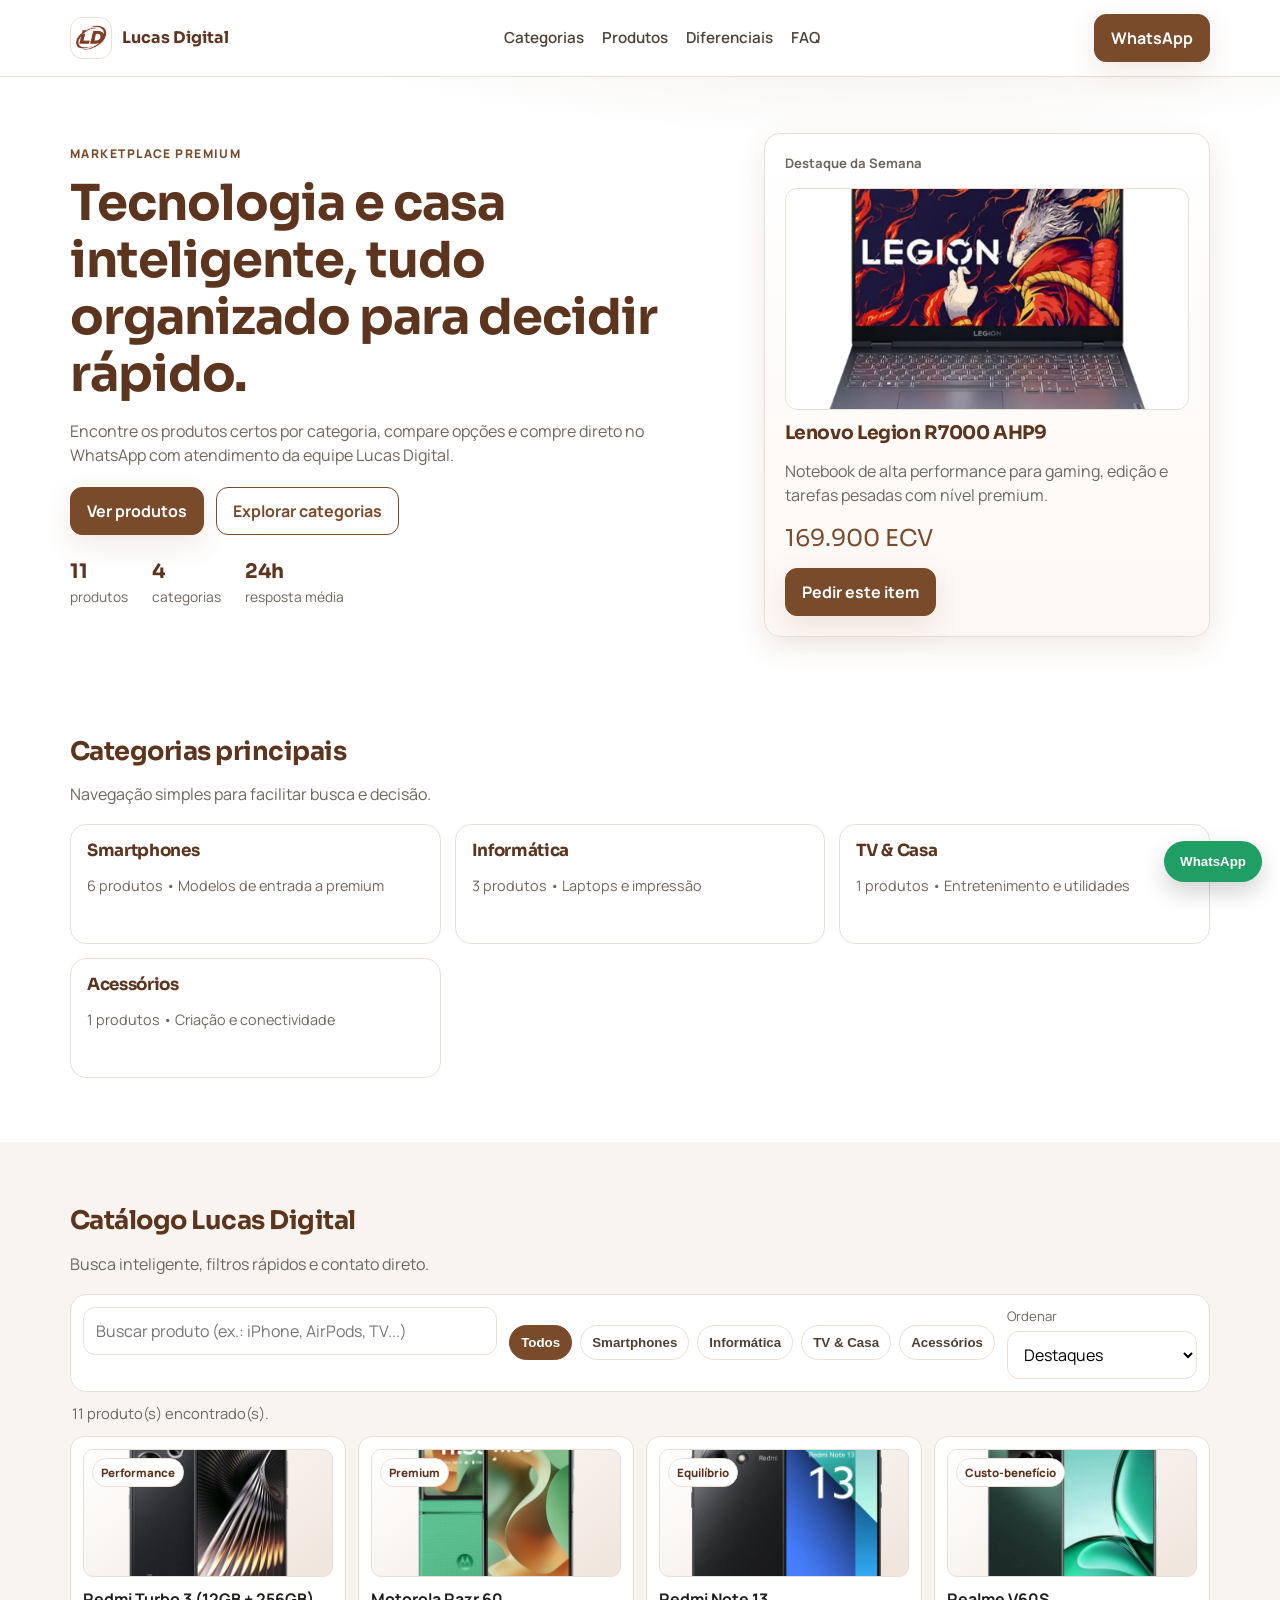
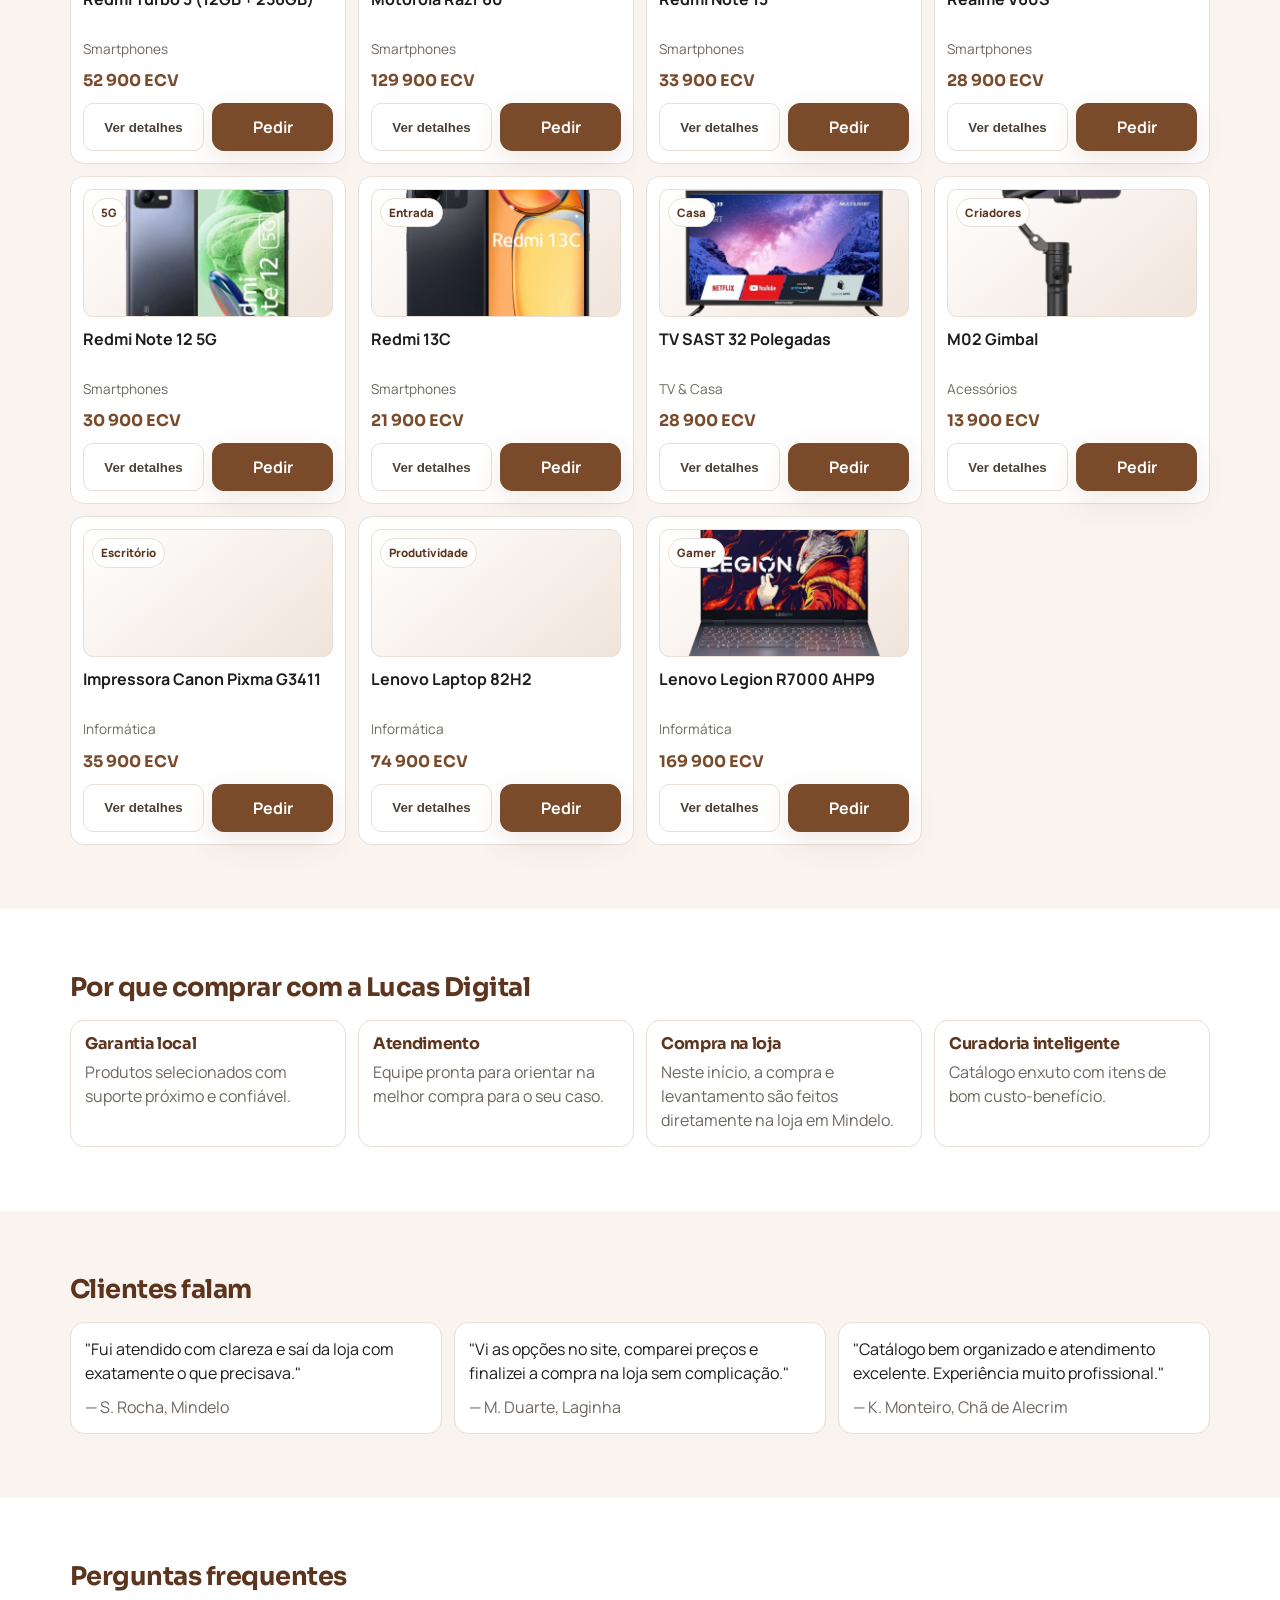
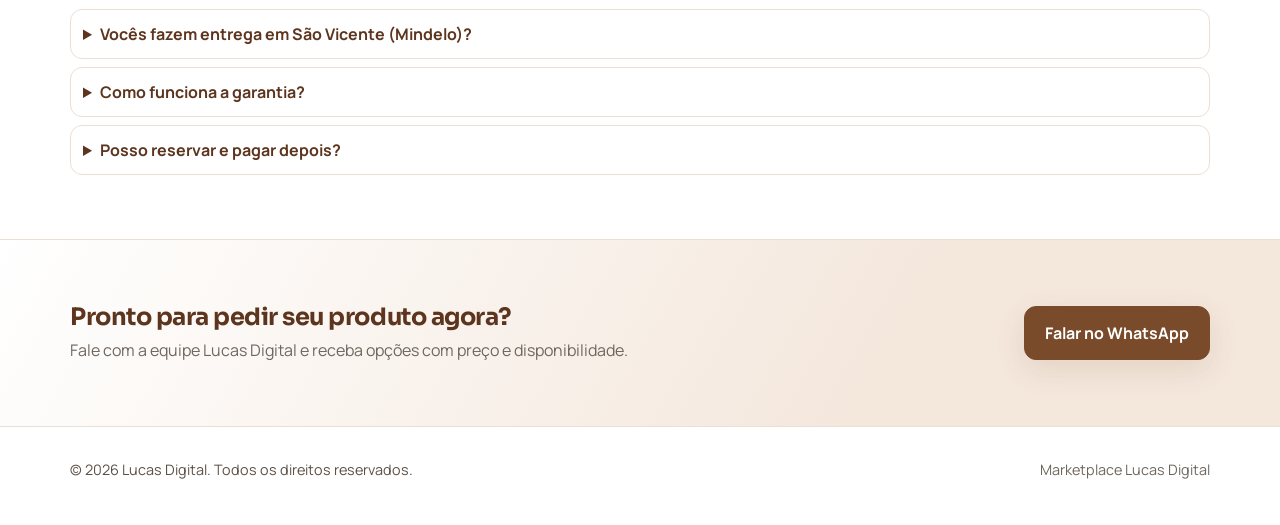
==== index.html @ dfa75540 "feat: lucas digital marketplace ready for meeting" ====
﻿<!doctype html>
<html lang="pt-BR">
<head>
  <meta charset="utf-8" />
  <meta name="viewport" content="width=device-width, initial-scale=1" />
  <title>Lucas Digital | Marketplace Premium</title>
  <meta name="description" content="Marketplace premium da Lucas Digital com eletrônicos, acessórios e casa inteligente." />
  <link rel="preconnect" href="https://fonts.googleapis.com">
  <link rel="preconnect" href="https://fonts.gstatic.com" crossorigin>
  <link href="https://fonts.googleapis.com/css2?family=Sora:wght@400;500;600;700;800&family=Manrope:wght@400;500;700&display=swap" rel="stylesheet">
  <link rel="stylesheet" href="./styles.css" />
</head>
<body>
  <header class="topbar">
    <div class="container nav">
      <a href="#" class="brand" aria-label="Lucas Digital Home">
        <img class="brand-logo" src="./assets/brand/logo-lucas-digital.webp" alt="Logo Lucas Digital" loading="eager" decoding="async" />
        <span class="brand-name">Lucas Digital</span>
      </a>
      <nav class="menu" aria-label="Navegação principal">
        <a href="#categorias">Categorias</a>
        <a href="#produtos">Produtos</a>
        <a href="#diferenciais">Diferenciais</a>
        <a href="#faq">FAQ</a>
      </nav>
      <a class="btn btn-solid" id="waTop" href="#" target="_blank" rel="noopener">WhatsApp</a>
    </div>
  </header>

  <main>
    <section class="hero">
      <div class="container hero-grid">
        <div>
          <p class="eyebrow">MARKETPLACE PREMIUM</p>
          <h1>Tecnologia e casa inteligente, tudo organizado para decidir rápido.</h1>
          <p class="lead">Encontre os produtos certos por categoria, compare opções e compre direto no WhatsApp com atendimento da equipe Lucas Digital.</p>
          <div class="hero-actions">
            <a href="#produtos" class="btn btn-solid">Ver produtos</a>
            <a href="#categorias" class="btn btn-ghost">Explorar categorias</a>
          </div>
          <ul class="mini-stats">
            <li><strong id="statProducts">0</strong><span>produtos</span></li>
            <li><strong>4</strong><span>categorias</span></li>
            <li><strong>24h</strong><span>resposta média</span></li>
          </ul>
        </div>
        <aside class="hero-card" aria-label="Destaque da semana">
          <p class="card-label">Destaque da Semana</p>
          <div class="hero-card-media">
            <img src="./assets/products/Lenovo Legion R7000 AHP9.webp" alt="Lenovo Legion R7000 AHP9" loading="lazy" decoding="async" />
          </div>
          <h3>Lenovo Legion R7000 AHP9</h3>
          <p>Notebook de alta performance para gaming, edição e tarefas pesadas com nível premium.</p>
          <div class="hero-price">169.900 ECV</div>
          <a id="waHighlight" href="#" class="btn btn-solid" target="_blank" rel="noopener">Pedir este item</a>
        </aside>
      </div>
    </section>

    <section id="categorias" class="section">
      <div class="container">
        <div class="section-head">
          <h2>Categorias principais</h2>
          <p>Navegação simples para facilitar busca e decisão.</p>
        </div>
        <div class="category-grid" id="categoryGrid"></div>
      </div>
    </section>

    <section id="produtos" class="section section-soft">
      <div class="container">
        <div class="section-head">
          <h2>Catálogo Lucas Digital</h2>
          <p>Busca inteligente, filtros rápidos e contato direto.</p>
        </div>

        <div class="toolbar" role="region" aria-label="Filtros e busca">
          <div class="search-wrap">
            <input id="searchInput" type="search" placeholder="Buscar produto (ex.: iPhone, AirPods, TV...)" />
          </div>
          <div class="filters" id="filterButtons"></div>
          <div class="sort-wrap">
            <label for="sortSelect">Ordenar</label>
            <select id="sortSelect">
              <option value="featured">Destaques</option>
              <option value="price-asc">Menor preço</option>
              <option value="price-desc">Maior preço</option>
              <option value="name-asc">Nome A-Z</option>
            </select>
          </div>
        </div>

        <div class="result-line" id="resultLine"></div>
        <div class="products-grid" id="productsGrid"></div>
      </div>
    </section>

    <section id="diferenciais" class="section">
      <div class="container">
        <div class="section-head">
          <h2>Por que comprar com a Lucas Digital</h2>
        </div>
        <div class="trust-grid">
          <article><h3>Garantia local</h3><p>Produtos selecionados com suporte próximo e confiável.</p></article>
          <article><h3>Atendimento</h3><p>Equipe pronta para orientar na melhor compra para o seu caso.</p></article>
          <article><h3>Compra na loja</h3><p>Neste início, a compra e levantamento são feitos diretamente na loja em Mindelo.</p></article>
          <article><h3>Curadoria inteligente</h3><p>Catálogo enxuto com itens de bom custo-benefício.</p></article>
        </div>
      </div>
    </section>

    <section class="section section-soft">
      <div class="container">
        <div class="section-head">
          <h2>Clientes falam</h2>
        </div>
        <div class="reviews-grid">
          <blockquote>"Fui atendido com clareza e saí da loja com exatamente o que precisava."<cite>— S. Rocha, Mindelo</cite></blockquote>
          <blockquote>"Vi as opções no site, comparei preços e finalizei a compra na loja sem complicação."<cite>— M. Duarte, Laginha</cite></blockquote>
          <blockquote>"Catálogo bem organizado e atendimento excelente. Experiência muito profissional."<cite>— K. Monteiro, Chã de Alecrim</cite></blockquote>
        </div>
      </div>
    </section>

    <section id="faq" class="section">
      <div class="container">
        <div class="section-head">
          <h2>Perguntas frequentes</h2>
        </div>
        <div class="faq">
          <details>
            <summary>Vocês fazem entrega em São Vicente (Mindelo)?</summary>
            <p>Neste momento, não fazemos entrega. A compra e levantamento são diretamente na loja em Mindelo.</p>
          </details>
          <details>
            <summary>Como funciona a garantia?</summary>
            <p>Itens selecionados possuem garantia local e suporte via WhatsApp com orientações claras.</p>
          </details>
          <details>
            <summary>Posso reservar e pagar depois?</summary>
            <p>Sim, em muitos casos é possível reservar por um período curto. Confirmamos condições no atendimento.</p>
          </details>
        </div>
      </div>
    </section>

    <section class="section cta-band">
      <div class="container cta-row">
        <div>
          <h2>Pronto para pedir seu produto agora?</h2>
          <p>Fale com a equipe Lucas Digital e receba opções com preço e disponibilidade.</p>
        </div>
        <a id="waBottom" class="btn btn-solid btn-lg" href="#" target="_blank" rel="noopener">Falar no WhatsApp</a>
      </div>
    </section>
  </main>

  <footer class="footer">
    <div class="container footer-row">
      <p>© <span id="year"></span> Lucas Digital. Todos os direitos reservados.</p>
      <p class="muted">Marketplace Lucas Digital</p>
    </div>
  </footer>

  <button id="waFloat" class="wa-float" aria-label="Abrir WhatsApp">WhatsApp</button>

  <dialog id="productModal" class="product-modal">
    <form method="dialog">
      <button class="modal-close" aria-label="Fechar">×</button>
    </form>
    <div id="modalContent"></div>
  </dialog>

  <script src="./script.js"></script>
</body>
</html>
---- styles.css ----
﻿:root {
  --bg: #ffffff;
  --bg-soft: #f9f4f0;
  --brand: #7a4b2b;
  --brand-strong: #5d351e;
  --line: #eadfd5;
  --text: #1f1d1b;
  --muted: #6f675f;
  --ok: #2b7a4b;
  --radius: 16px;
  --shadow: 0 10px 30px rgba(122, 75, 43, 0.12);
}

* { box-sizing: border-box; }
html, body { margin: 0; padding: 0; background: var(--bg); color: var(--text); }
body { font-family: Manrope, -apple-system, BlinkMacSystemFont, "Segoe UI", sans-serif; line-height: 1.5; }
h1, h2, h3 { font-family: Sora, Manrope, sans-serif; letter-spacing: -0.02em; line-height: 1.15; margin: 0; }
a { color: inherit; }

.container { width: min(1140px, calc(100% - 2.2rem)); margin: 0 auto; }
.section { padding: 64px 0; }
.section-soft { background: var(--bg-soft); }

.topbar {
  position: sticky;
  top: 0;
  z-index: 40;
  backdrop-filter: blur(8px);
  background: rgba(255, 255, 255, 0.86);
  border-bottom: 1px solid var(--line);
}
.nav { display: flex; align-items: center; justify-content: space-between; gap: 20px; min-height: 76px; }
.brand { display: inline-flex; align-items: center; gap: 10px; text-decoration: none; }
.brand-logo {
  width: 42px;
  height: 42px;
  border-radius: 12px;
  object-fit: cover;
  display: block;
  border: 1px solid var(--line);
  background: #fff;
}
.brand-name { font-family: Sora, sans-serif; font-weight: 700; color: var(--brand-strong); }

.menu { display: flex; gap: 18px; }
.menu a { text-decoration: none; color: #4d433a; font-weight: 600; font-size: 0.95rem; }
.menu a:hover { color: var(--brand); }

.btn {
  display: inline-flex; align-items: center; justify-content: center;
  border-radius: 12px; padding: 11px 16px; font-weight: 700;
  border: 1px solid var(--brand); text-decoration: none; cursor: pointer;
  transition: transform .2s ease, box-shadow .2s ease, background .2s ease;
}
.btn:hover { transform: translateY(-1px); }
.btn-solid { background: var(--brand); color: #fff; box-shadow: var(--shadow); }
.btn-solid:hover { background: var(--brand-strong); }
.btn-ghost { background: #fff; color: var(--brand); }
.btn-lg { padding: 14px 20px; font-size: 1rem; }

.hero {
  padding: 56px 0 36px;
  background: radial-gradient(1200px 300px at 70% -20%, rgba(122,75,43,.15), transparent 60%);
}
.hero-grid { display: grid; grid-template-columns: 1.2fr .8fr; gap: 24px; align-items: stretch; }
.eyebrow { color: var(--brand); font-weight: 800; letter-spacing: .12em; font-size: .75rem; margin-bottom: 12px; }
.hero h1 { font-size: clamp(1.9rem, 4vw, 3.1rem); color: var(--brand-strong); margin-bottom: 12px; max-width: 16ch; }
.lead { color: var(--muted); max-width: 58ch; margin-bottom: 20px; }
.hero-actions { display: flex; gap: 12px; flex-wrap: wrap; }

.mini-stats {
  list-style: none; padding: 0; margin: 22px 0 0;
  display: flex; gap: 24px; flex-wrap: wrap;
}
.mini-stats li { display: grid; }
.mini-stats strong { font-family: Sora, sans-serif; font-size: 1.25rem; color: var(--brand-strong); }
.mini-stats span { color: var(--muted); font-size: .86rem; }

.hero-card {
  background: linear-gradient(180deg, #fff, #fdf8f5);
  border: 1px solid var(--line);
  border-radius: var(--radius);
  padding: 20px;
  box-shadow: var(--shadow);
}
.card-label { margin: 0 0 6px; color: var(--brand); font-weight: 700; font-size: .82rem; }
.hero-card h3 { margin-bottom: 8px; color: var(--brand-strong); }
.hero-card p { color: var(--muted); margin-bottom: 14px; }
.hero-card-media {
  margin: 8px 0 12px;
  border: 1px solid var(--line);
  border-radius: 12px;
  overflow: hidden;
  background: #fff;
}
.hero-card-media img {
  width: 100%;
  max-height: 220px;
  object-fit: cover;
  display: block;
}
.hero-price { font-size: 1.45rem; font-family: Sora, sans-serif; margin-bottom: 12px; color: var(--brand); }

.section-head { margin-bottom: 18px; }
.section-head h2 { color: var(--brand-strong); font-size: clamp(1.4rem, 2vw, 2rem); margin-bottom: 8px; }
.section-head p { color: var(--muted); }

.category-grid { display: grid; grid-template-columns: repeat(3, 1fr); gap: 14px; }
.category-card {
  border: 1px solid var(--line); border-radius: var(--radius);
  background: #fff; padding: 16px; min-height: 120px;
}
.category-card h3 { font-size: 1.05rem; color: var(--brand-strong); margin-bottom: 6px; }
.category-meta { color: var(--muted); font-size: .9rem; }

.toolbar {
  display: grid; grid-template-columns: 1fr auto auto; gap: 12px;
  border: 1px solid var(--line); background: #fff; border-radius: var(--radius); padding: 12px;
}
.search-wrap input, .sort-wrap select {
  width: 100%; border: 1px solid var(--line); border-radius: 12px;
  padding: 11px 12px; font: inherit; background: #fff;
}
.sort-wrap { min-width: 190px; display: grid; gap: 4px; }
.sort-wrap label { font-size: .82rem; color: var(--muted); }
.filters { display: flex; align-items: center; gap: 8px; flex-wrap: wrap; }
.filter-btn {
  padding: 9px 11px; border: 1px solid var(--line); border-radius: 999px;
  background: #fff; color: #4b4036; font-weight: 700; cursor: pointer;
}
.filter-btn.active { background: var(--brand); border-color: var(--brand); color: #fff; }

.result-line { color: var(--muted); margin: 10px 2px 2px; font-size: .92rem; }

.products-grid { display: grid; grid-template-columns: repeat(4, 1fr); gap: 12px; margin-top: 12px; }
.product-card {
  border: 1px solid var(--line); border-radius: 14px; background: #fff;
  padding: 12px; display: grid; gap: 10px;
}
.product-thumb {
  height: 128px; border-radius: 10px; border: 1px solid var(--line);
  background: linear-gradient(140deg, #fff, #f0e4db);
  position: relative; overflow: hidden;
}
.product-image {
  width: 100%;
  height: 100%;
  object-fit: cover;
  display: block;
}
.product-badge {
  position: absolute; top: 8px; left: 8px;
  padding: 5px 8px; border-radius: 999px; background: #fff; border: 1px solid var(--line);
  font-size: .72rem; font-weight: 800; color: var(--brand-strong);
}
.product-name { font-weight: 700; min-height: 42px; }
.product-meta { color: var(--muted); font-size: .85rem; }
.product-price { font-family: Sora, sans-serif; color: var(--brand); font-weight: 700; }
.product-actions { display: grid; grid-template-columns: 1fr 1fr; gap: 8px; }
.btn-light {
  border: 1px solid var(--line); background: #fff; color: #4b4036;
  border-radius: 10px; font-weight: 700; padding: 10px; cursor: pointer;
}
.btn-light:hover { border-color: var(--brand); color: var(--brand); }

.trust-grid {
  display: grid; grid-template-columns: repeat(4, 1fr); gap: 12px;
}
.trust-grid article {
  border: 1px solid var(--line); border-radius: 14px; background: #fff; padding: 14px;
}
.trust-grid h3 { font-size: 1rem; color: var(--brand-strong); margin-bottom: 6px; }
.trust-grid p { margin: 0; color: var(--muted); }

.reviews-grid { display: grid; grid-template-columns: repeat(3, 1fr); gap: 12px; }
.reviews-grid blockquote {
  margin: 0; border: 1px solid var(--line); border-radius: 14px; background: #fff; padding: 14px;
}
.reviews-grid cite { display: block; margin-top: 10px; color: var(--muted); font-style: normal; }

.faq { display: grid; gap: 8px; }
.faq details {
  border: 1px solid var(--line); border-radius: 12px; background: #fff; padding: 12px;
}
.faq summary { cursor: pointer; font-weight: 700; color: var(--brand-strong); }
.faq p { color: var(--muted); margin: 8px 0 2px; }

.cta-band {
  background: linear-gradient(120deg, #fff, #f4e7dc 70%);
  border-top: 1px solid var(--line);
  border-bottom: 1px solid var(--line);
}
.cta-row { display: flex; align-items: center; justify-content: space-between; gap: 16px; }
.cta-row h2 { color: var(--brand-strong); margin-bottom: 6px; }
.cta-row p { margin: 0; color: var(--muted); }

.footer { padding: 18px 0 30px; }
.footer-row { display: flex; justify-content: space-between; gap: 10px; color: #5c5047; font-size: .9rem; }
.muted { color: var(--muted); }

.wa-float {
  position: fixed; right: 18px; bottom: 18px; z-index: 50;
  border: none; border-radius: 999px; padding: 13px 16px;
  background: #1f9f63; color: #fff; font-weight: 800; cursor: pointer;
  box-shadow: 0 10px 24px rgba(0,0,0,.18);
}

.product-modal {
  border: 1px solid var(--line); border-radius: 16px; width: min(560px, calc(100% - 1.2rem));
  padding: 18px; box-shadow: 0 20px 50px rgba(0,0,0,.18);
}
.product-modal::backdrop { background: rgba(20, 14, 10, 0.45); }
.modal-close {
  position: absolute; right: 10px; top: 10px; border: 1px solid var(--line); border-radius: 999px;
  width: 34px; height: 34px; font-size: 1.2rem; cursor: pointer; background: #fff;
}
.modal-grid { display: grid; gap: 10px; }
.modal-image-wrap {
  border: 1px solid var(--line);
  border-radius: 12px;
  overflow: hidden;
  background: #fff;
}
.modal-image {
  width: 100%;
  max-height: 260px;
  object-fit: contain;
  display: block;
  background: #fff;
}
.modal-price { color: var(--brand); font-family: Sora, sans-serif; font-size: 1.35rem; font-weight: 800; }

@media (max-width: 1000px) {
  .hero-grid { grid-template-columns: 1fr; }
  .category-grid { grid-template-columns: 1fr 1fr; }
  .products-grid { grid-template-columns: 1fr 1fr 1fr; }
  .trust-grid { grid-template-columns: 1fr 1fr; }
  .reviews-grid { grid-template-columns: 1fr; }
}

@media (max-width: 760px) {
  .menu { display: none; }
  .toolbar { grid-template-columns: 1fr; }
  .products-grid { grid-template-columns: 1fr 1fr; }
  .category-grid { grid-template-columns: 1fr; }
  .cta-row { flex-direction: column; align-items: flex-start; }
  .footer-row { flex-direction: column; }
}

@media (max-width: 520px) {
  .products-grid { grid-template-columns: 1fr; }
}
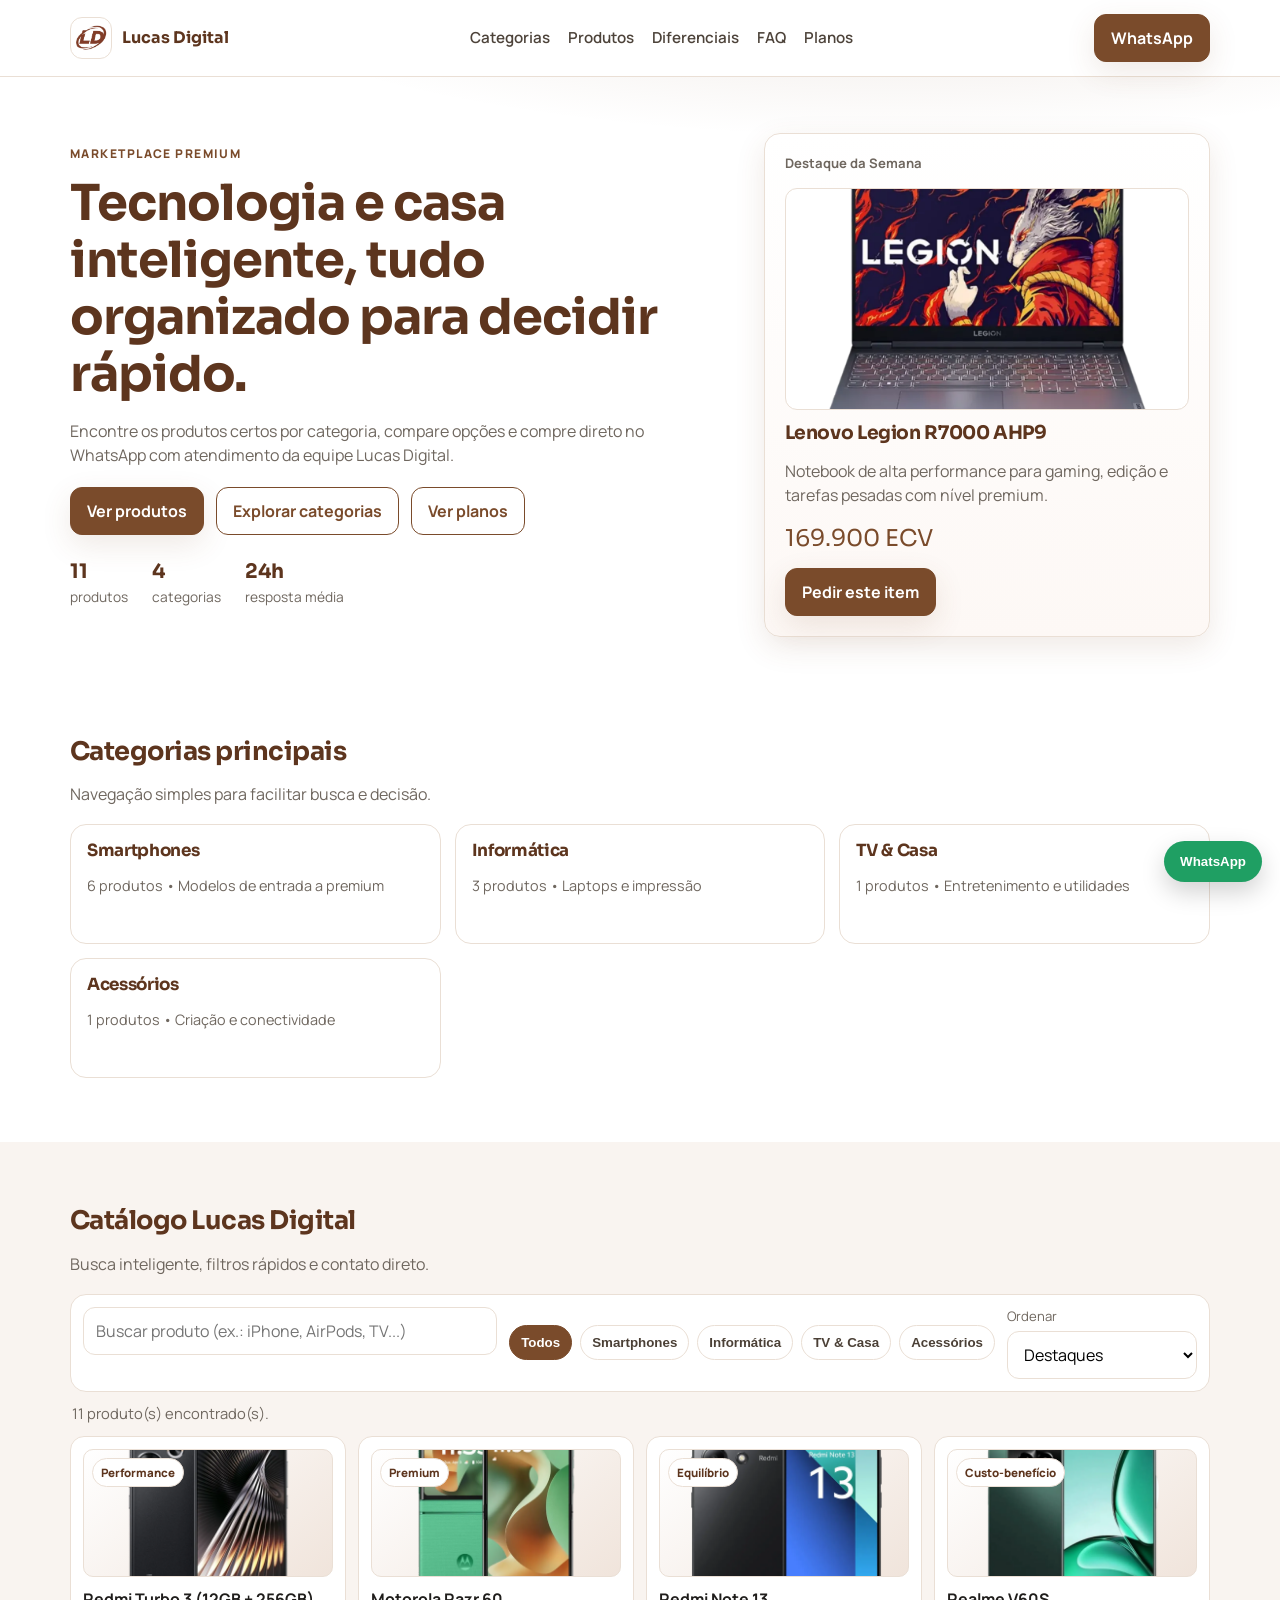
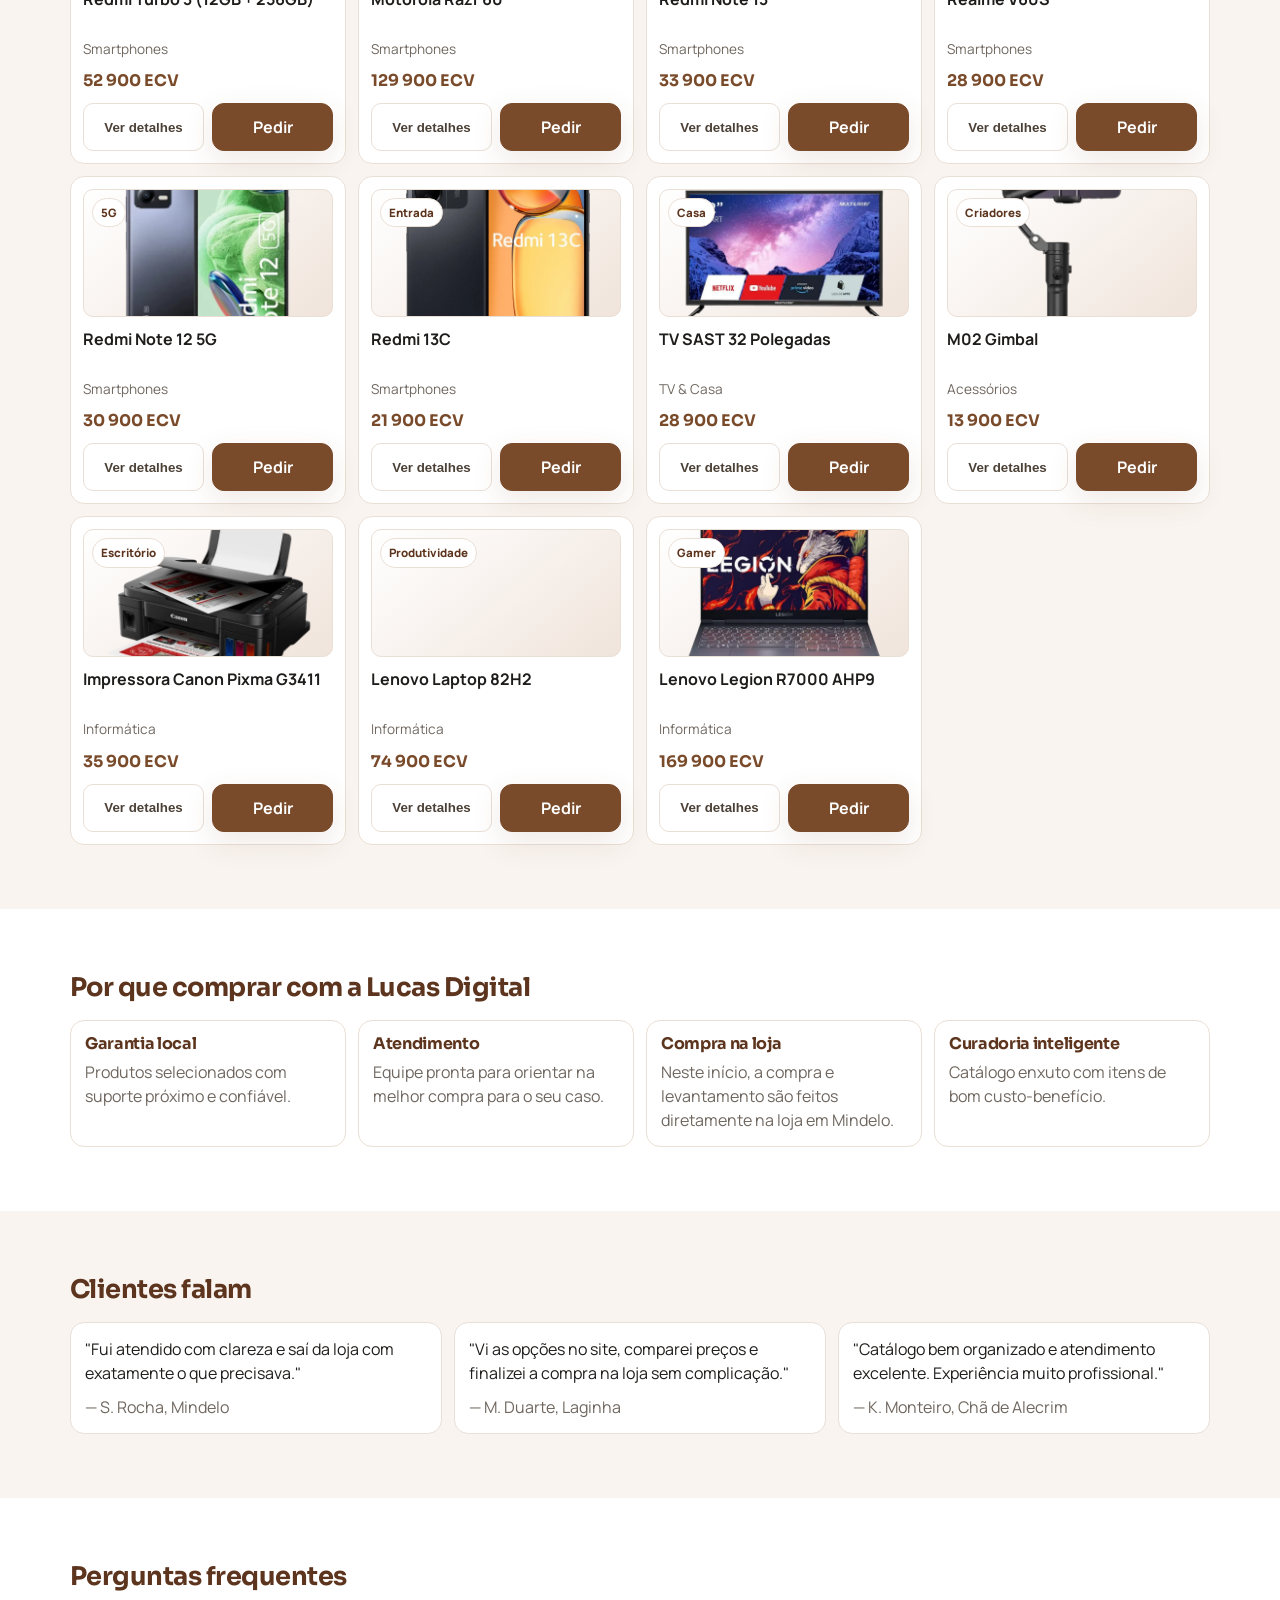
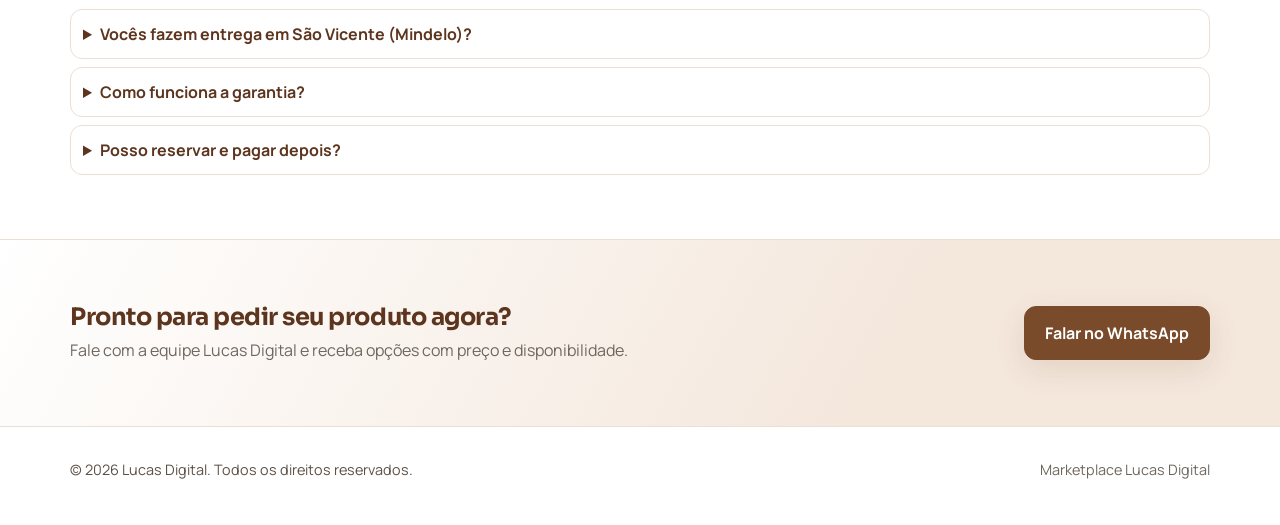
==== commit 7c5d0278: "feat: add sales plans page with start pro flagship" ====
--- a/index.html
+++ b/index.html
@@ -22,6 +22,7 @@
         <a href="#produtos">Produtos</a>
         <a href="#diferenciais">Diferenciais</a>
         <a href="#faq">FAQ</a>
+        <a href="./planos.html">Planos</a>
       </nav>
       <a class="btn btn-solid" id="waTop" href="#" target="_blank" rel="noopener">WhatsApp</a>
     </div>
@@ -37,6 +38,7 @@
           <div class="hero-actions">
             <a href="#produtos" class="btn btn-solid">Ver produtos</a>
             <a href="#categorias" class="btn btn-ghost">Explorar categorias</a>
+            <a href="./planos.html" class="btn btn-ghost">Ver planos</a>
           </div>
           <ul class="mini-stats">
             <li><strong id="statProducts">0</strong><span>produtos</span></li>
@@ -183,3 +185,4 @@
 
 
 
+
--- a/styles.css
+++ b/styles.css
@@ -253,3 +253,52 @@
 
 
 
+
+.pricing-grid {
+  display: grid;
+  grid-template-columns: repeat(3, 1fr);
+  gap: 14px;
+}
+.pricing-card {
+  border: 1px solid var(--line);
+  border-radius: 14px;
+  background: #fff;
+  padding: 16px;
+  display: grid;
+  gap: 12px;
+}
+.pricing-card-featured {
+  border-color: var(--brand);
+  box-shadow: var(--shadow);
+}
+.pricing-tag {
+  display: inline-block;
+  width: fit-content;
+  margin: 0;
+  padding: 6px 10px;
+  border-radius: 999px;
+  border: 1px solid var(--line);
+  color: var(--brand-strong);
+  font-weight: 800;
+  font-size: .78rem;
+  background: #fff;
+}
+.pricing-card h3 {
+  color: var(--brand-strong);
+  font-size: 1.9rem;
+}
+.pricing-list {
+  margin: 0;
+  padding-left: 18px;
+  color: #4b4036;
+  display: grid;
+  gap: 8px;
+}
+
+@media (max-width: 1000px) {
+  .pricing-grid { grid-template-columns: 1fr 1fr; }
+}
+
+@media (max-width: 760px) {
+  .pricing-grid { grid-template-columns: 1fr; }
+}
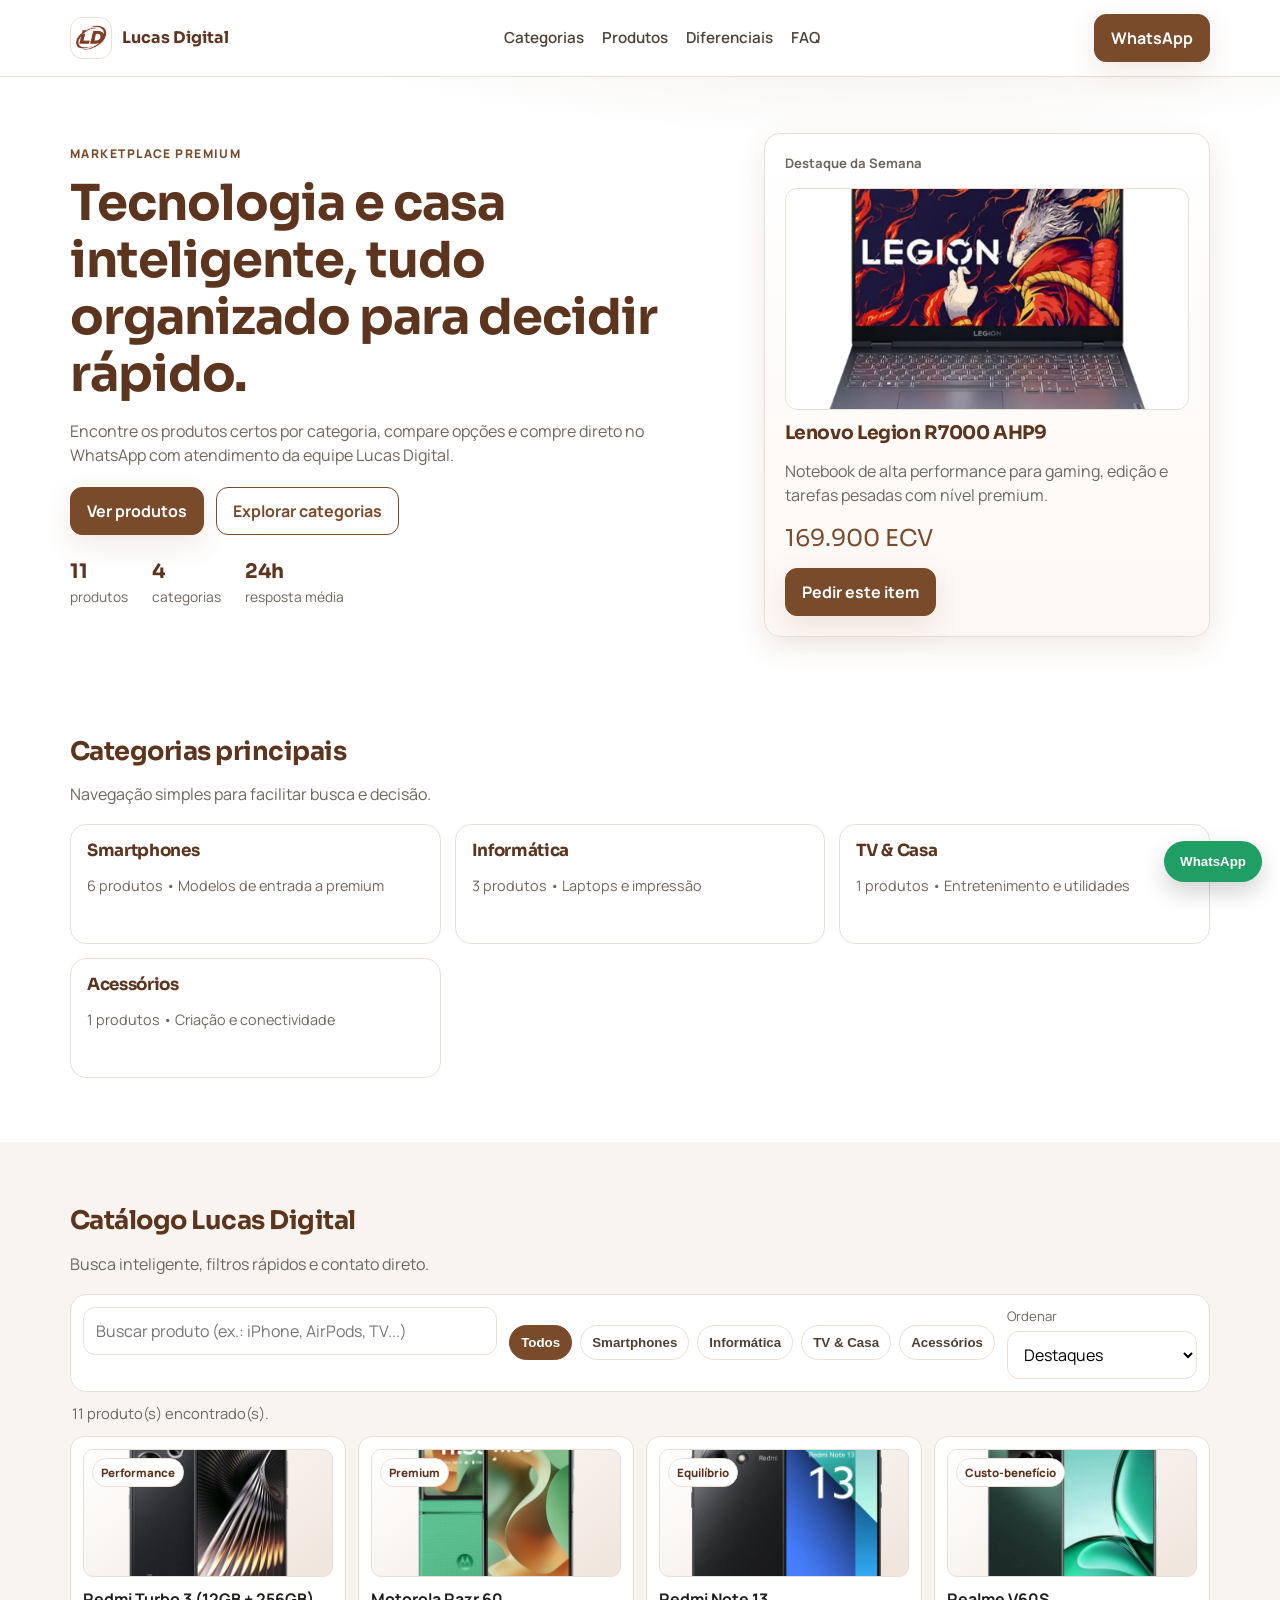
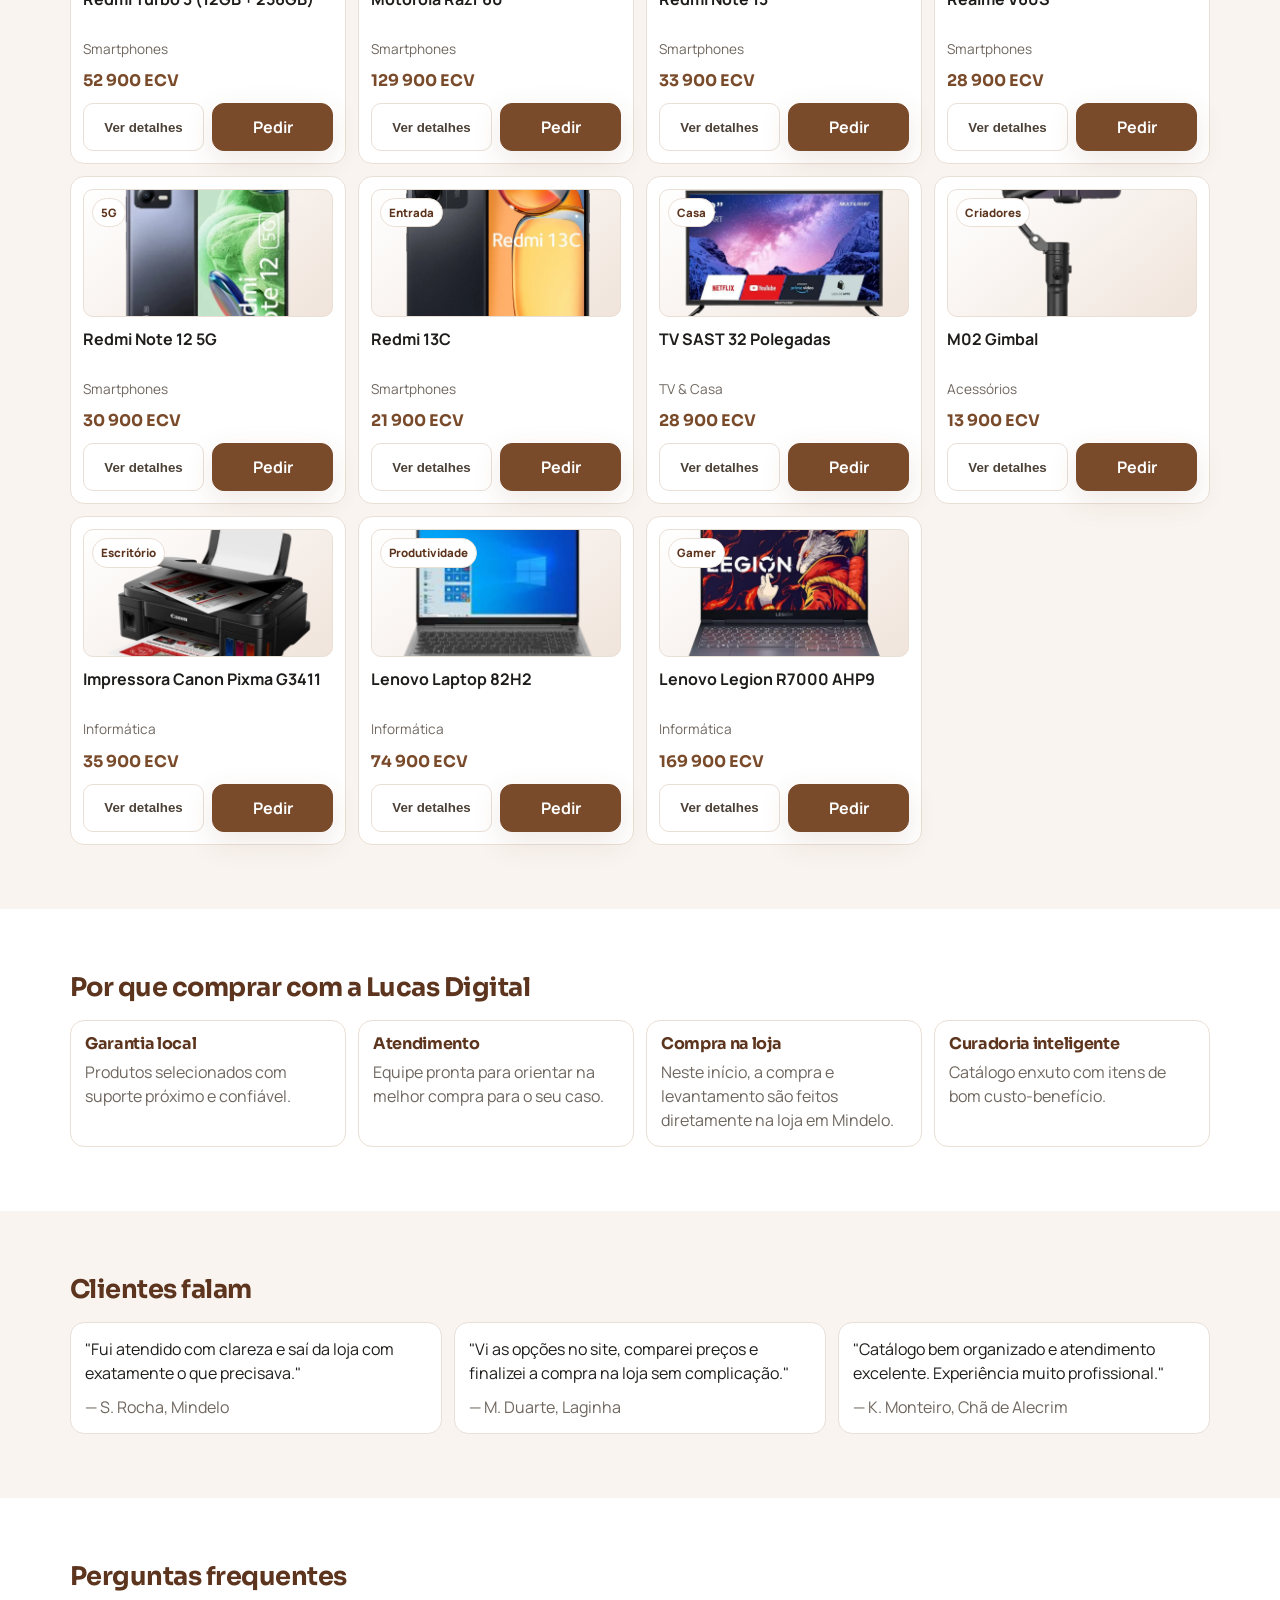
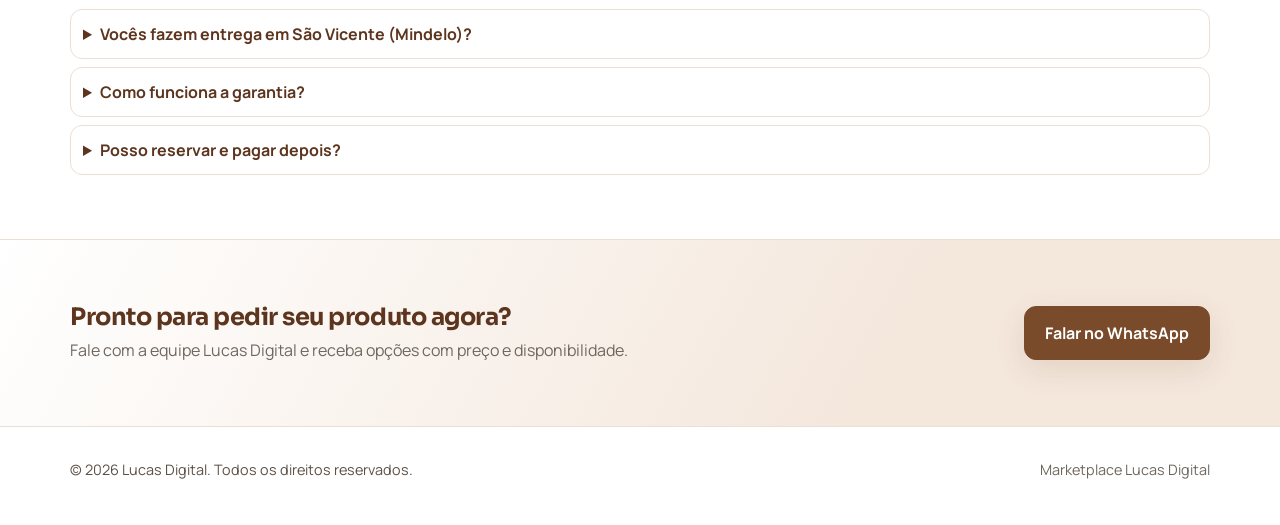
==== commit 59b82cb7: "chore: remove plans links from marketplace home" ====
--- a/index.html
+++ b/index.html
@@ -22,7 +22,6 @@
         <a href="#produtos">Produtos</a>
         <a href="#diferenciais">Diferenciais</a>
         <a href="#faq">FAQ</a>
-        <a href="./planos.html">Planos</a>
       </nav>
       <a class="btn btn-solid" id="waTop" href="#" target="_blank" rel="noopener">WhatsApp</a>
     </div>
@@ -38,7 +37,6 @@
           <div class="hero-actions">
             <a href="#produtos" class="btn btn-solid">Ver produtos</a>
             <a href="#categorias" class="btn btn-ghost">Explorar categorias</a>
-            <a href="./planos.html" class="btn btn-ghost">Ver planos</a>
           </div>
           <ul class="mini-stats">
             <li><strong id="statProducts">0</strong><span>produtos</span></li>
@@ -186,3 +184,4 @@
 
 
 
+
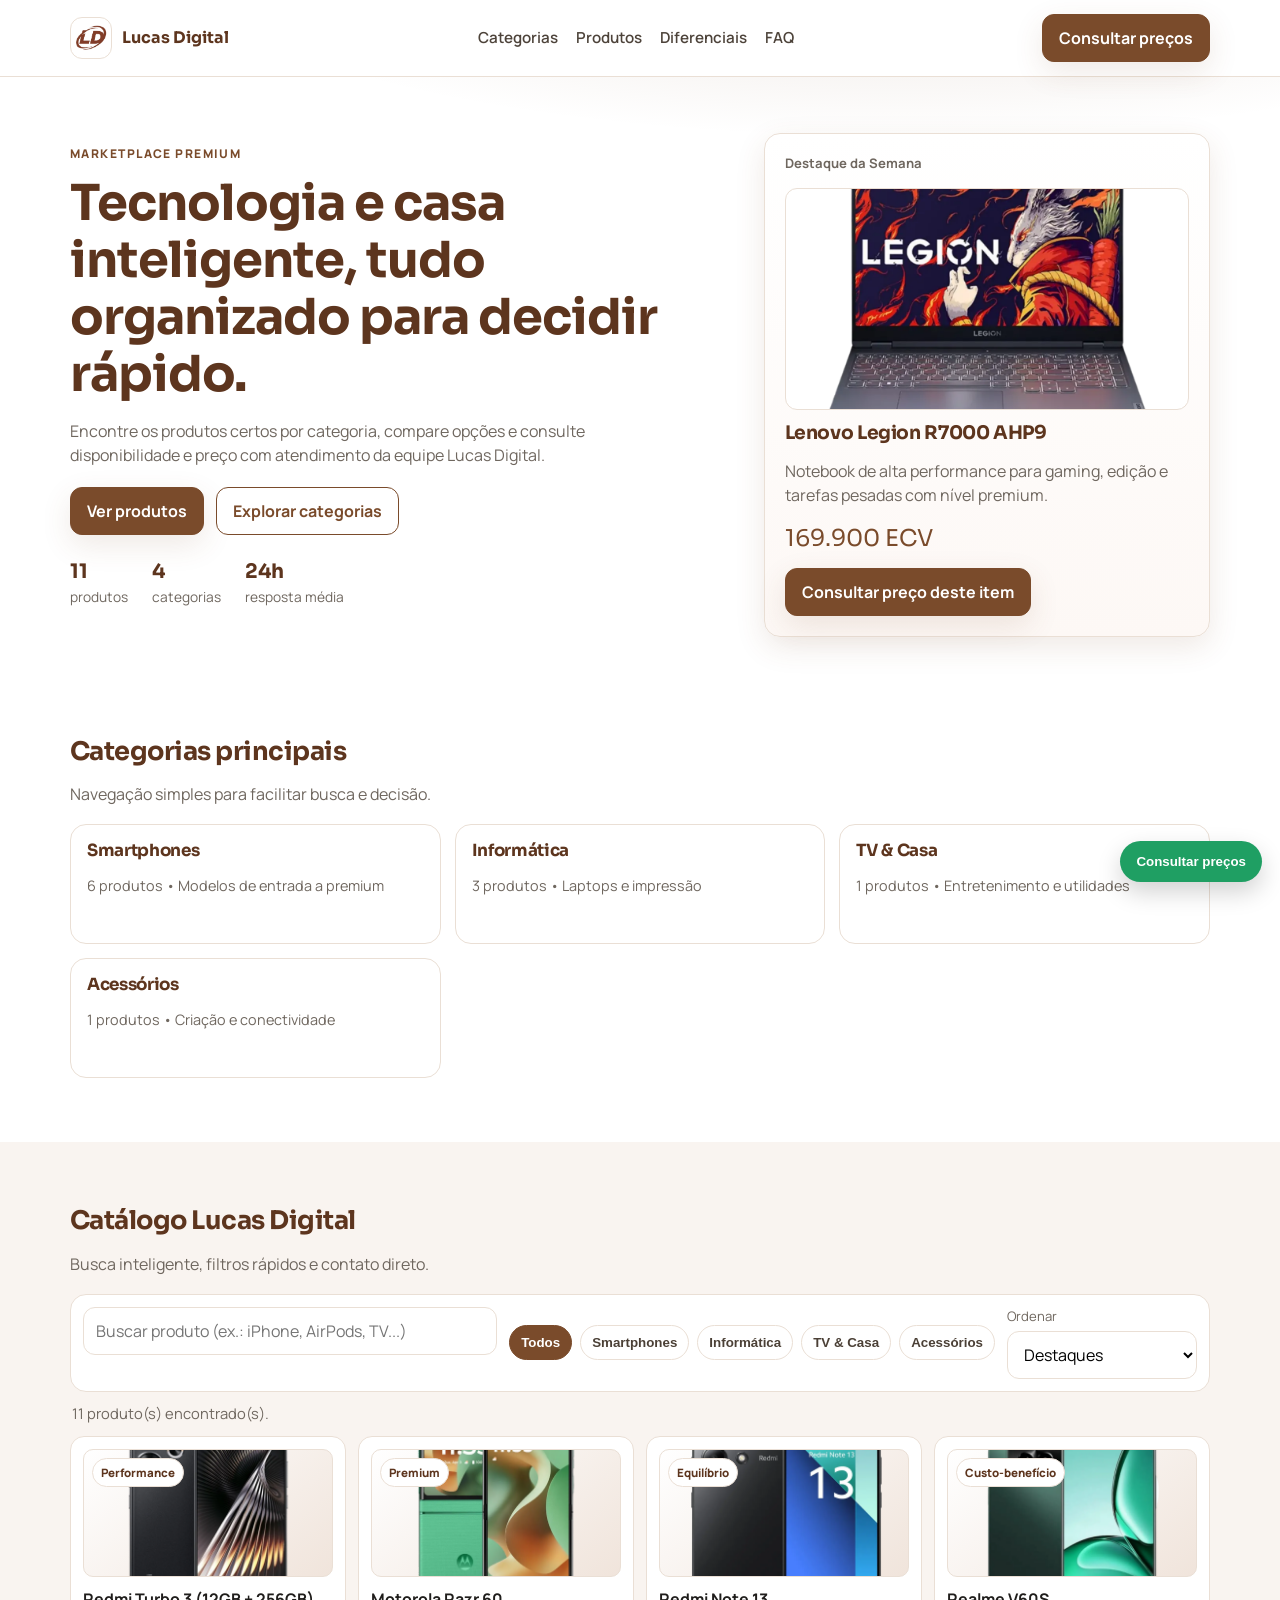
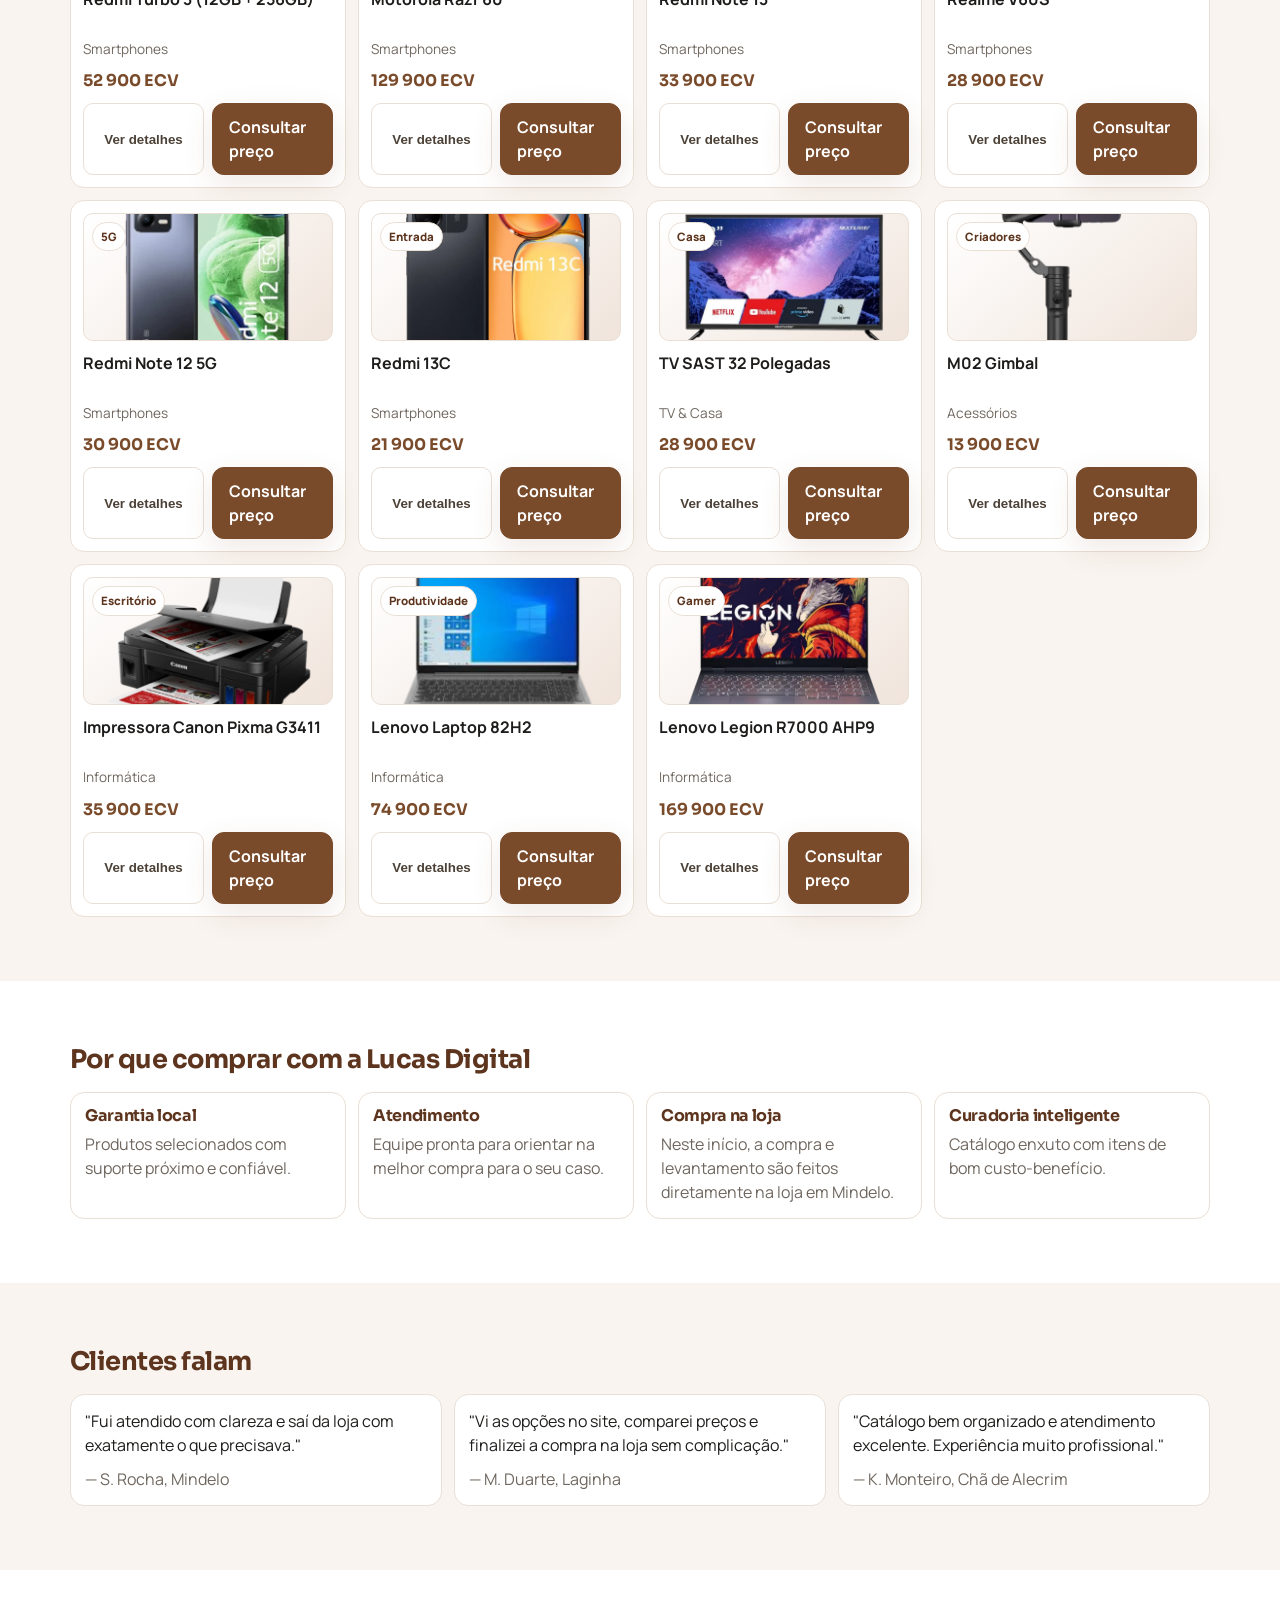
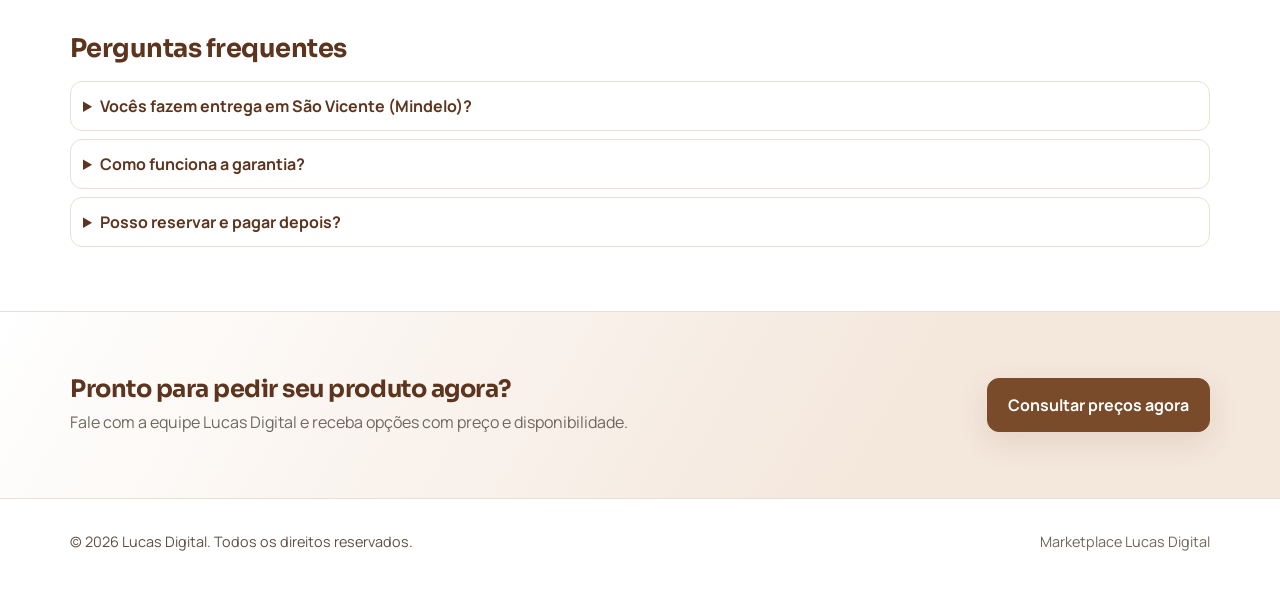
==== commit 4ea9a546: "feat: route product CTAs to price consultation page" ====
--- a/index.html
+++ b/index.html
@@ -23,7 +23,7 @@
         <a href="#diferenciais">Diferenciais</a>
         <a href="#faq">FAQ</a>
       </nav>
-      <a class="btn btn-solid" id="waTop" href="#" target="_blank" rel="noopener">WhatsApp</a>
+      <a class="btn btn-solid" id="waTop" href="./consultar-precos.html">Consultar preços</a>
     </div>
   </header>
 
@@ -33,7 +33,7 @@
         <div>
           <p class="eyebrow">MARKETPLACE PREMIUM</p>
           <h1>Tecnologia e casa inteligente, tudo organizado para decidir rápido.</h1>
-          <p class="lead">Encontre os produtos certos por categoria, compare opções e compre direto no WhatsApp com atendimento da equipe Lucas Digital.</p>
+          <p class="lead">Encontre os produtos certos por categoria, compare opções e consulte disponibilidade e preço com atendimento da equipe Lucas Digital.</p>
           <div class="hero-actions">
             <a href="#produtos" class="btn btn-solid">Ver produtos</a>
             <a href="#categorias" class="btn btn-ghost">Explorar categorias</a>
@@ -52,7 +52,7 @@
           <h3>Lenovo Legion R7000 AHP9</h3>
           <p>Notebook de alta performance para gaming, edição e tarefas pesadas com nível premium.</p>
           <div class="hero-price">169.900 ECV</div>
-          <a id="waHighlight" href="#" class="btn btn-solid" target="_blank" rel="noopener">Pedir este item</a>
+          <a id="waHighlight" href="./consultar-precos.html" class="btn btn-solid">Consultar preço deste item</a>
         </aside>
       </div>
     </section>
@@ -134,7 +134,7 @@
           </details>
           <details>
             <summary>Como funciona a garantia?</summary>
-            <p>Itens selecionados possuem garantia local e suporte via WhatsApp com orientações claras.</p>
+            <p>Itens selecionados possuem garantia local e suporte no atendimento com orientações claras.</p>
           </details>
           <details>
             <summary>Posso reservar e pagar depois?</summary>
@@ -150,7 +150,7 @@
           <h2>Pronto para pedir seu produto agora?</h2>
           <p>Fale com a equipe Lucas Digital e receba opções com preço e disponibilidade.</p>
         </div>
-        <a id="waBottom" class="btn btn-solid btn-lg" href="#" target="_blank" rel="noopener">Falar no WhatsApp</a>
+        <a id="waBottom" class="btn btn-solid btn-lg" href="./consultar-precos.html">Consultar preços agora</a>
       </div>
     </section>
   </main>
@@ -162,7 +162,7 @@
     </div>
   </footer>
 
-  <button id="waFloat" class="wa-float" aria-label="Abrir WhatsApp">WhatsApp</button>
+  <button id="waFloat" class="wa-float" aria-label="Consultar preços">Consultar preços</button>
 
   <dialog id="productModal" class="product-modal">
     <form method="dialog">
@@ -185,3 +185,5 @@
 
 
 
+
+
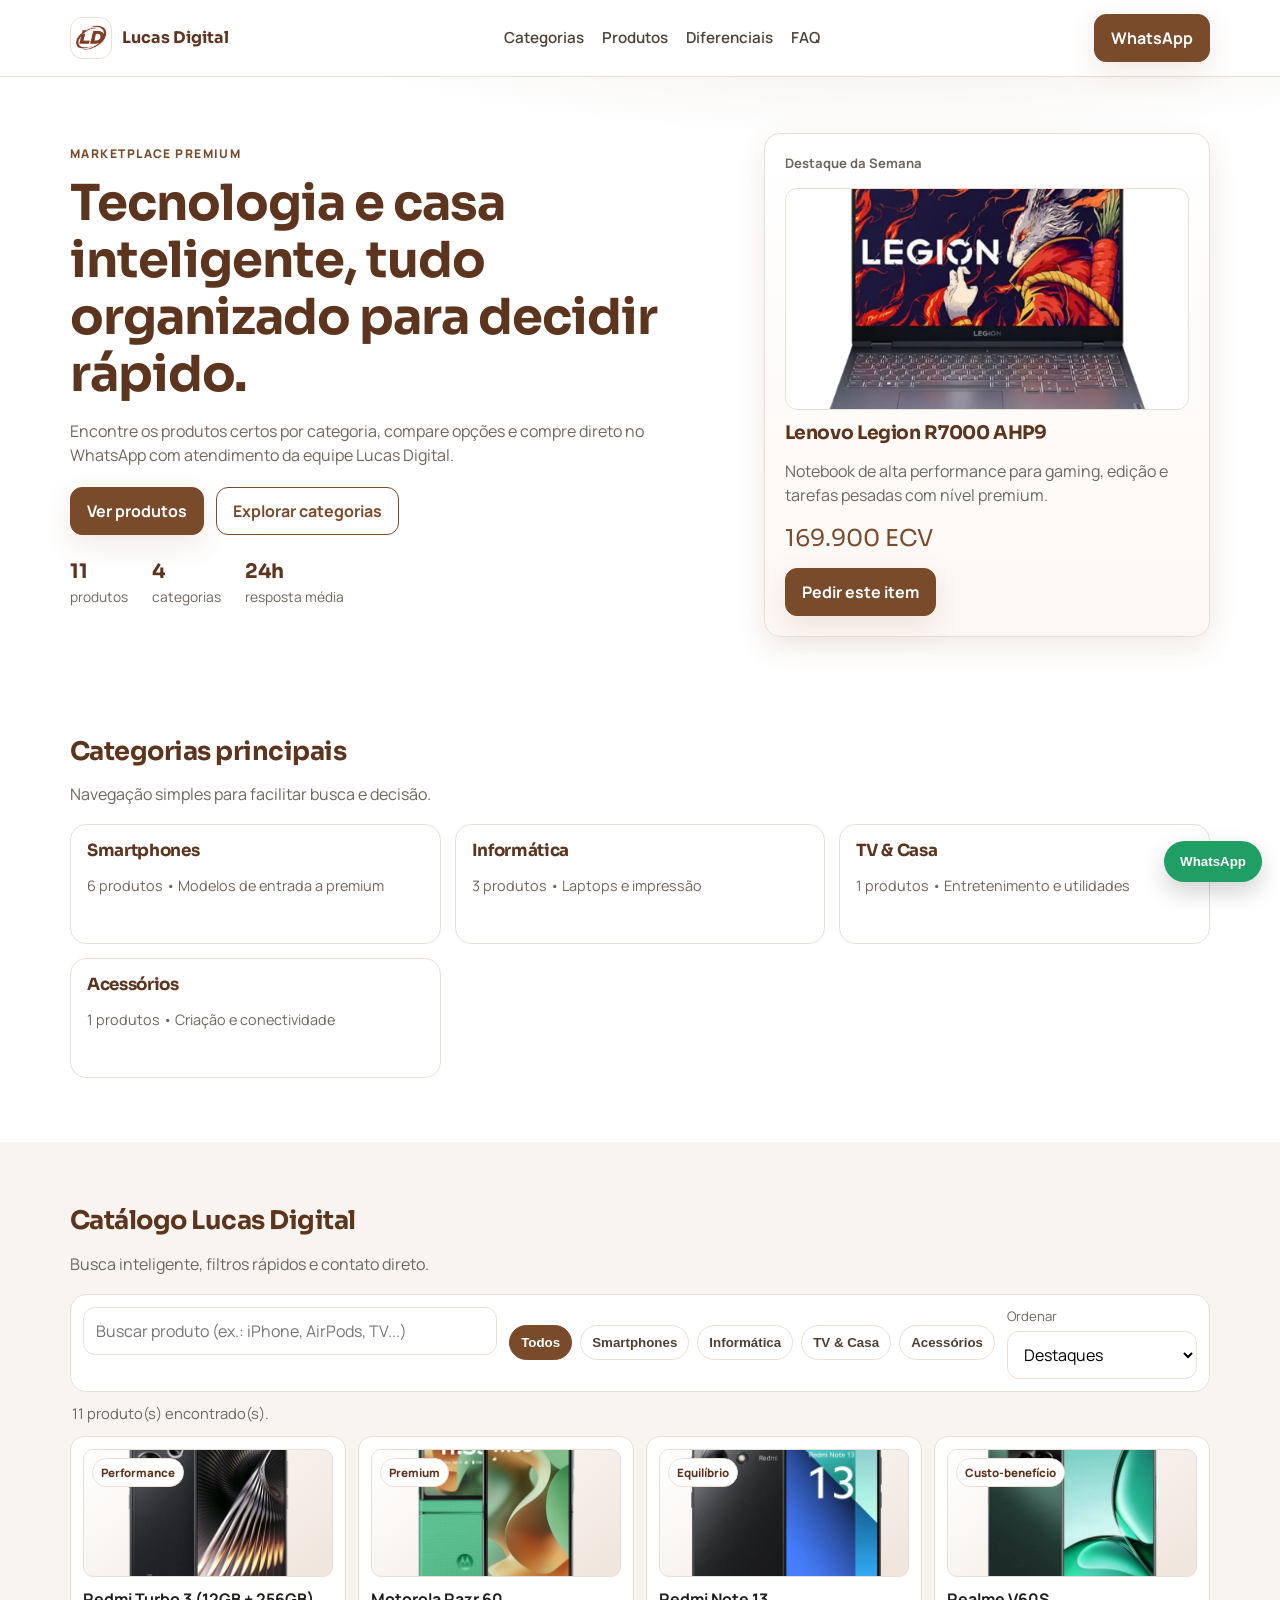
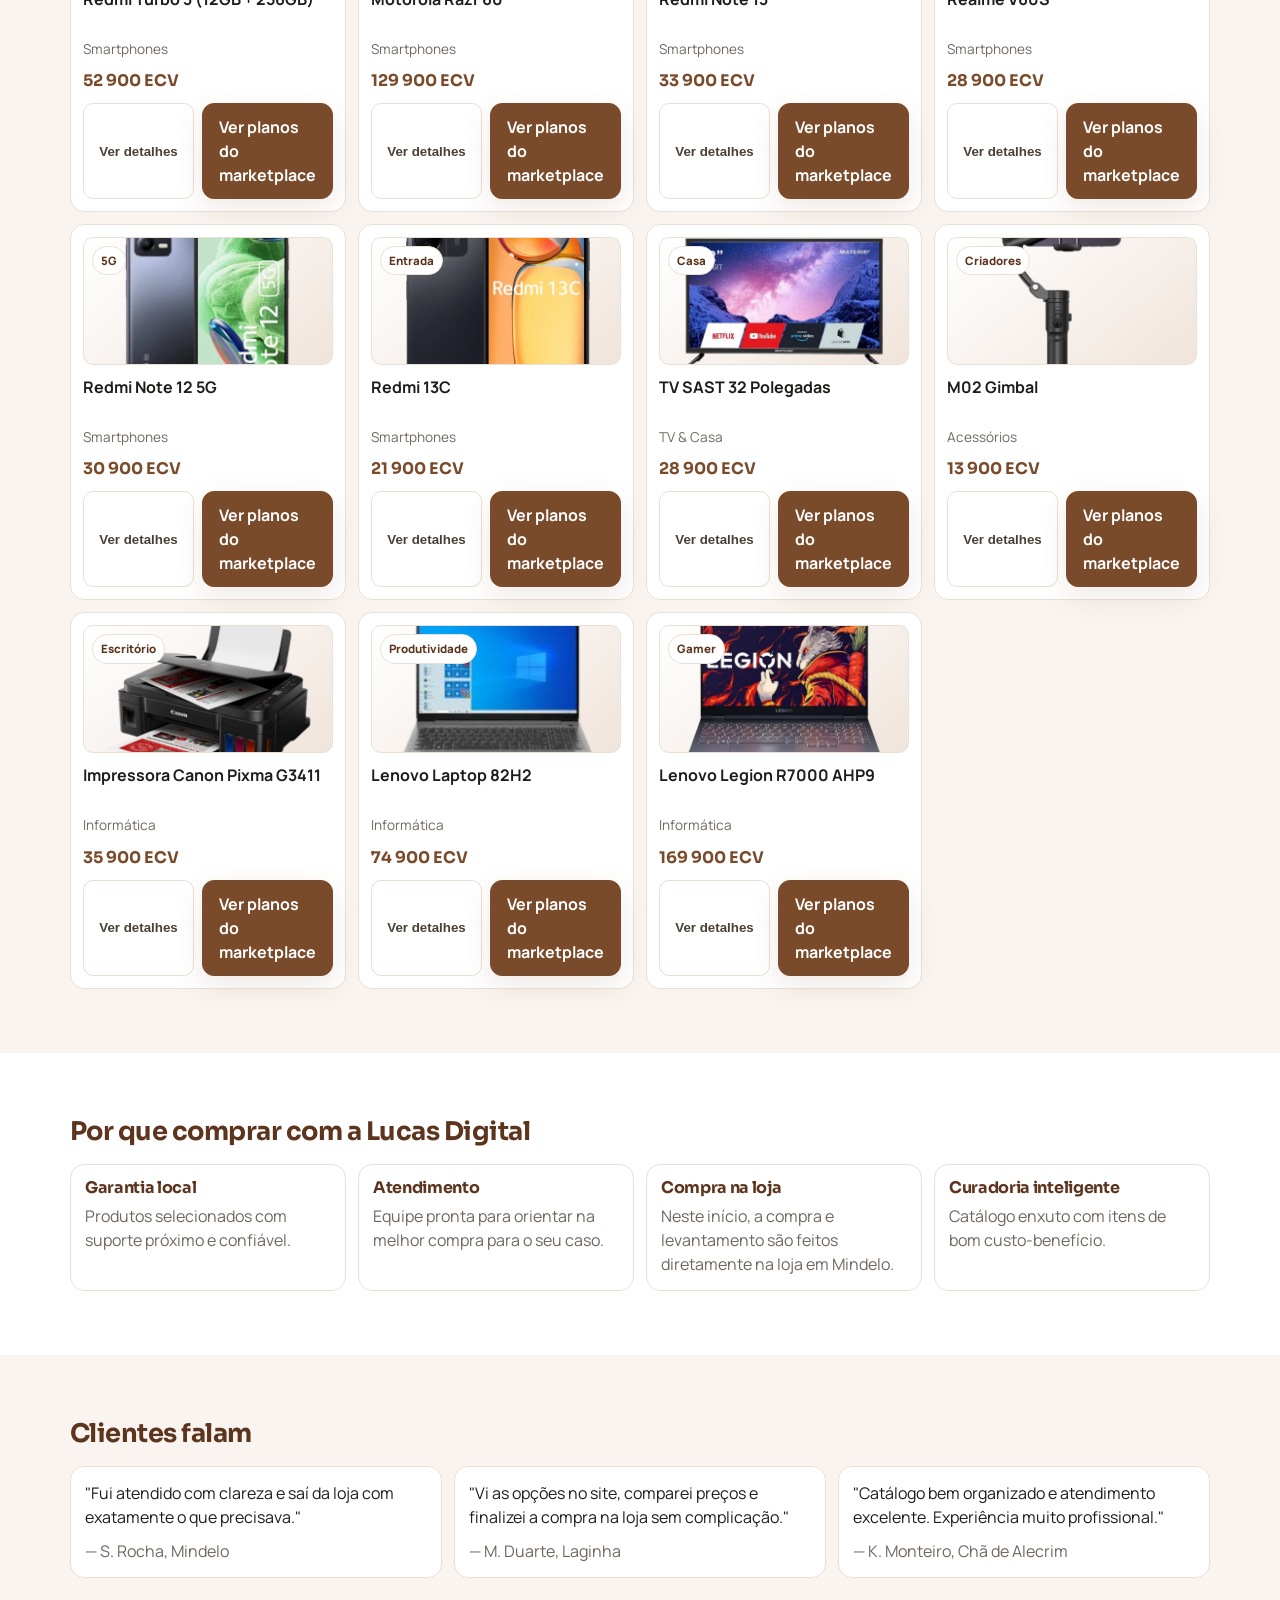
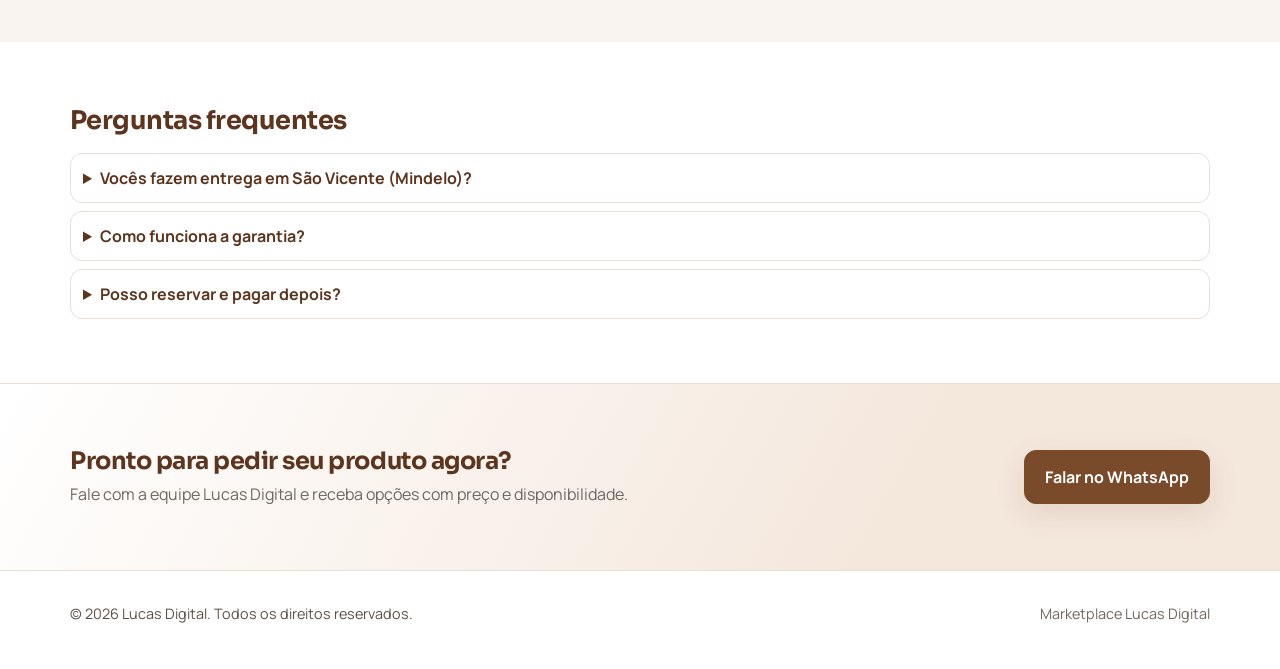
==== commit b99ac278: "feat: route product buy actions to plans and hide plan prices" ====
--- a/index.html
+++ b/index.html
@@ -23,7 +23,7 @@
         <a href="#diferenciais">Diferenciais</a>
         <a href="#faq">FAQ</a>
       </nav>
-      <a class="btn btn-solid" id="waTop" href="./consultar-precos.html">Consultar preços</a>
+      <a class="btn btn-solid" id="waTop" href="#" target="_blank" rel="noopener">WhatsApp</a>
     </div>
   </header>
 
@@ -33,7 +33,7 @@
         <div>
           <p class="eyebrow">MARKETPLACE PREMIUM</p>
           <h1>Tecnologia e casa inteligente, tudo organizado para decidir rápido.</h1>
-          <p class="lead">Encontre os produtos certos por categoria, compare opções e consulte disponibilidade e preço com atendimento da equipe Lucas Digital.</p>
+          <p class="lead">Encontre os produtos certos por categoria, compare opções e compre direto no WhatsApp com atendimento da equipe Lucas Digital.</p>
           <div class="hero-actions">
             <a href="#produtos" class="btn btn-solid">Ver produtos</a>
             <a href="#categorias" class="btn btn-ghost">Explorar categorias</a>
@@ -52,7 +52,7 @@
           <h3>Lenovo Legion R7000 AHP9</h3>
           <p>Notebook de alta performance para gaming, edição e tarefas pesadas com nível premium.</p>
           <div class="hero-price">169.900 ECV</div>
-          <a id="waHighlight" href="./consultar-precos.html" class="btn btn-solid">Consultar preço deste item</a>
+          <a id="waHighlight" href="#" class="btn btn-solid" target="_blank" rel="noopener">Pedir este item</a>
         </aside>
       </div>
     </section>
@@ -134,7 +134,7 @@
           </details>
           <details>
             <summary>Como funciona a garantia?</summary>
-            <p>Itens selecionados possuem garantia local e suporte no atendimento com orientações claras.</p>
+            <p>Itens selecionados possuem garantia local e suporte via WhatsApp com orientações claras.</p>
           </details>
           <details>
             <summary>Posso reservar e pagar depois?</summary>
@@ -150,7 +150,7 @@
           <h2>Pronto para pedir seu produto agora?</h2>
           <p>Fale com a equipe Lucas Digital e receba opções com preço e disponibilidade.</p>
         </div>
-        <a id="waBottom" class="btn btn-solid btn-lg" href="./consultar-precos.html">Consultar preços agora</a>
+        <a id="waBottom" class="btn btn-solid btn-lg" href="#" target="_blank" rel="noopener">Falar no WhatsApp</a>
       </div>
     </section>
   </main>
@@ -162,7 +162,7 @@
     </div>
   </footer>
 
-  <button id="waFloat" class="wa-float" aria-label="Consultar preços">Consultar preços</button>
+  <button id="waFloat" class="wa-float" aria-label="Abrir WhatsApp">WhatsApp</button>
 
   <dialog id="productModal" class="product-modal">
     <form method="dialog">
@@ -187,3 +187,4 @@
 
 
 
+
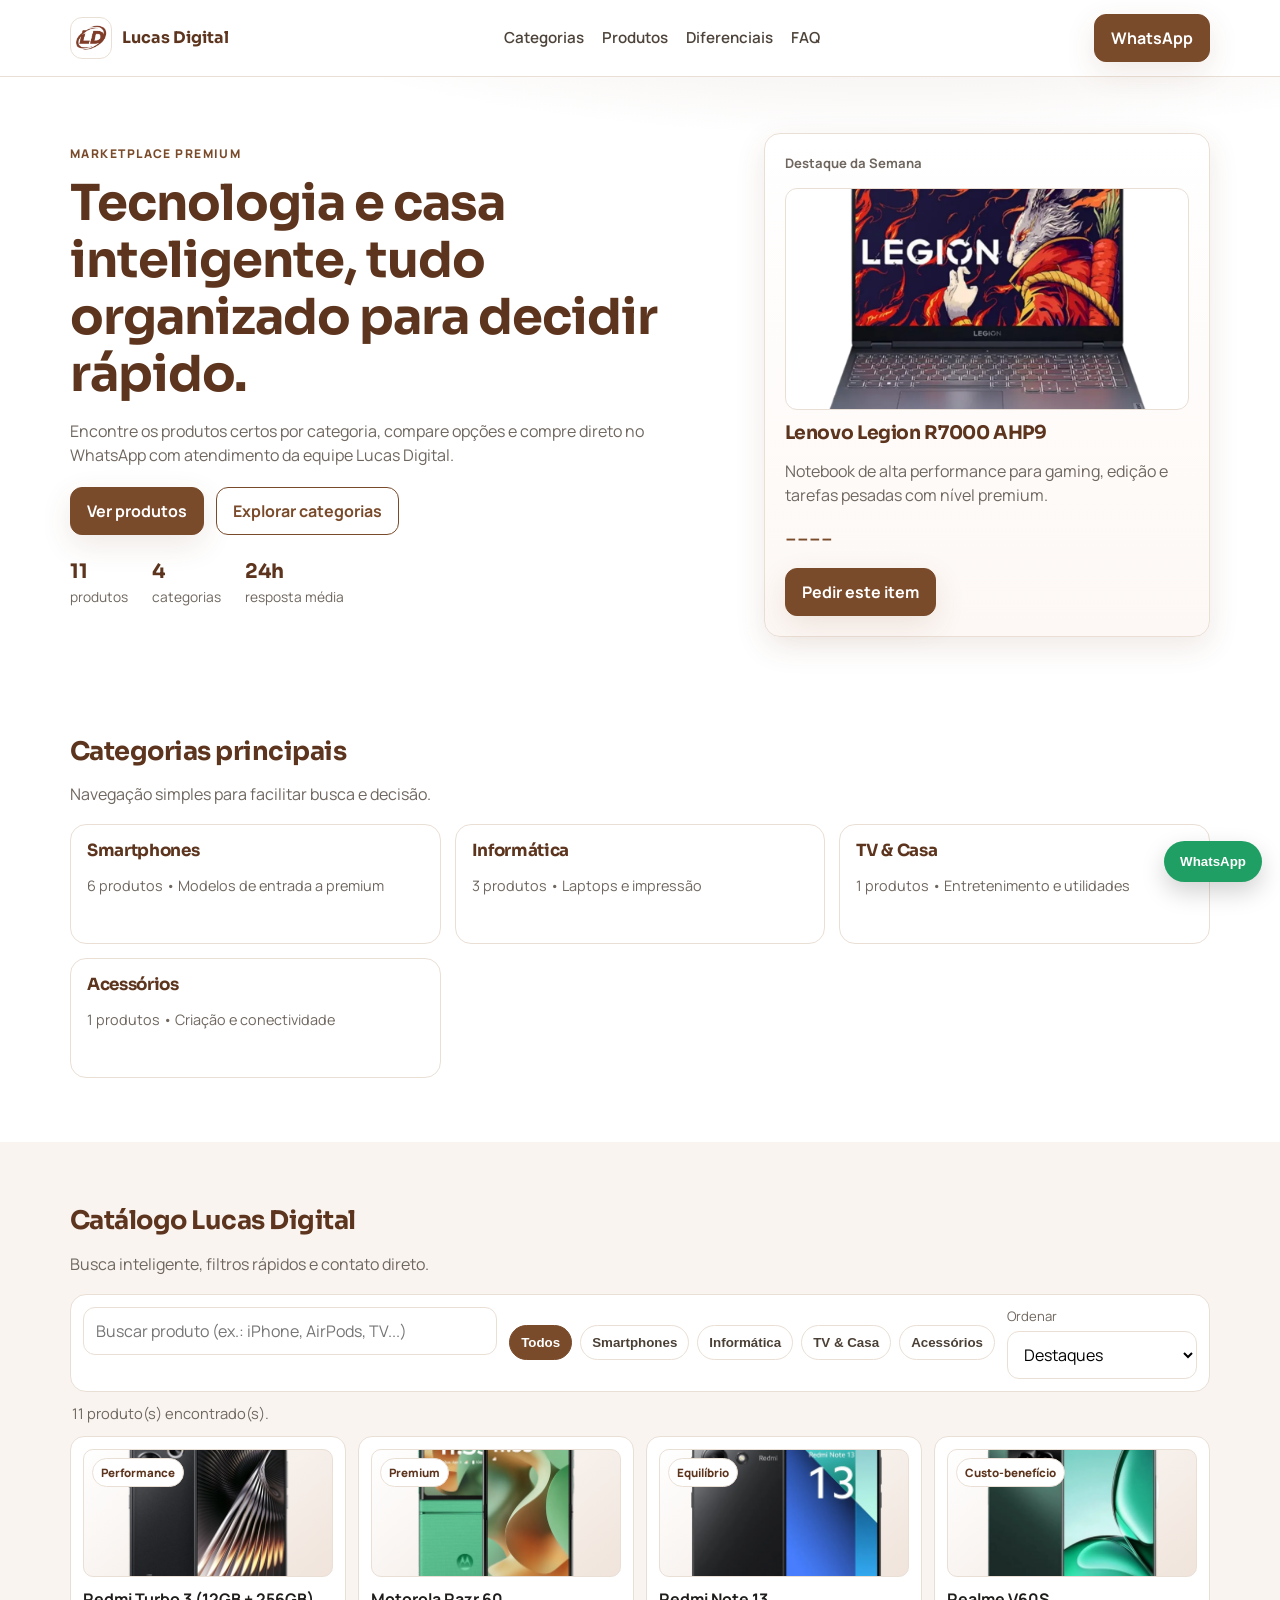
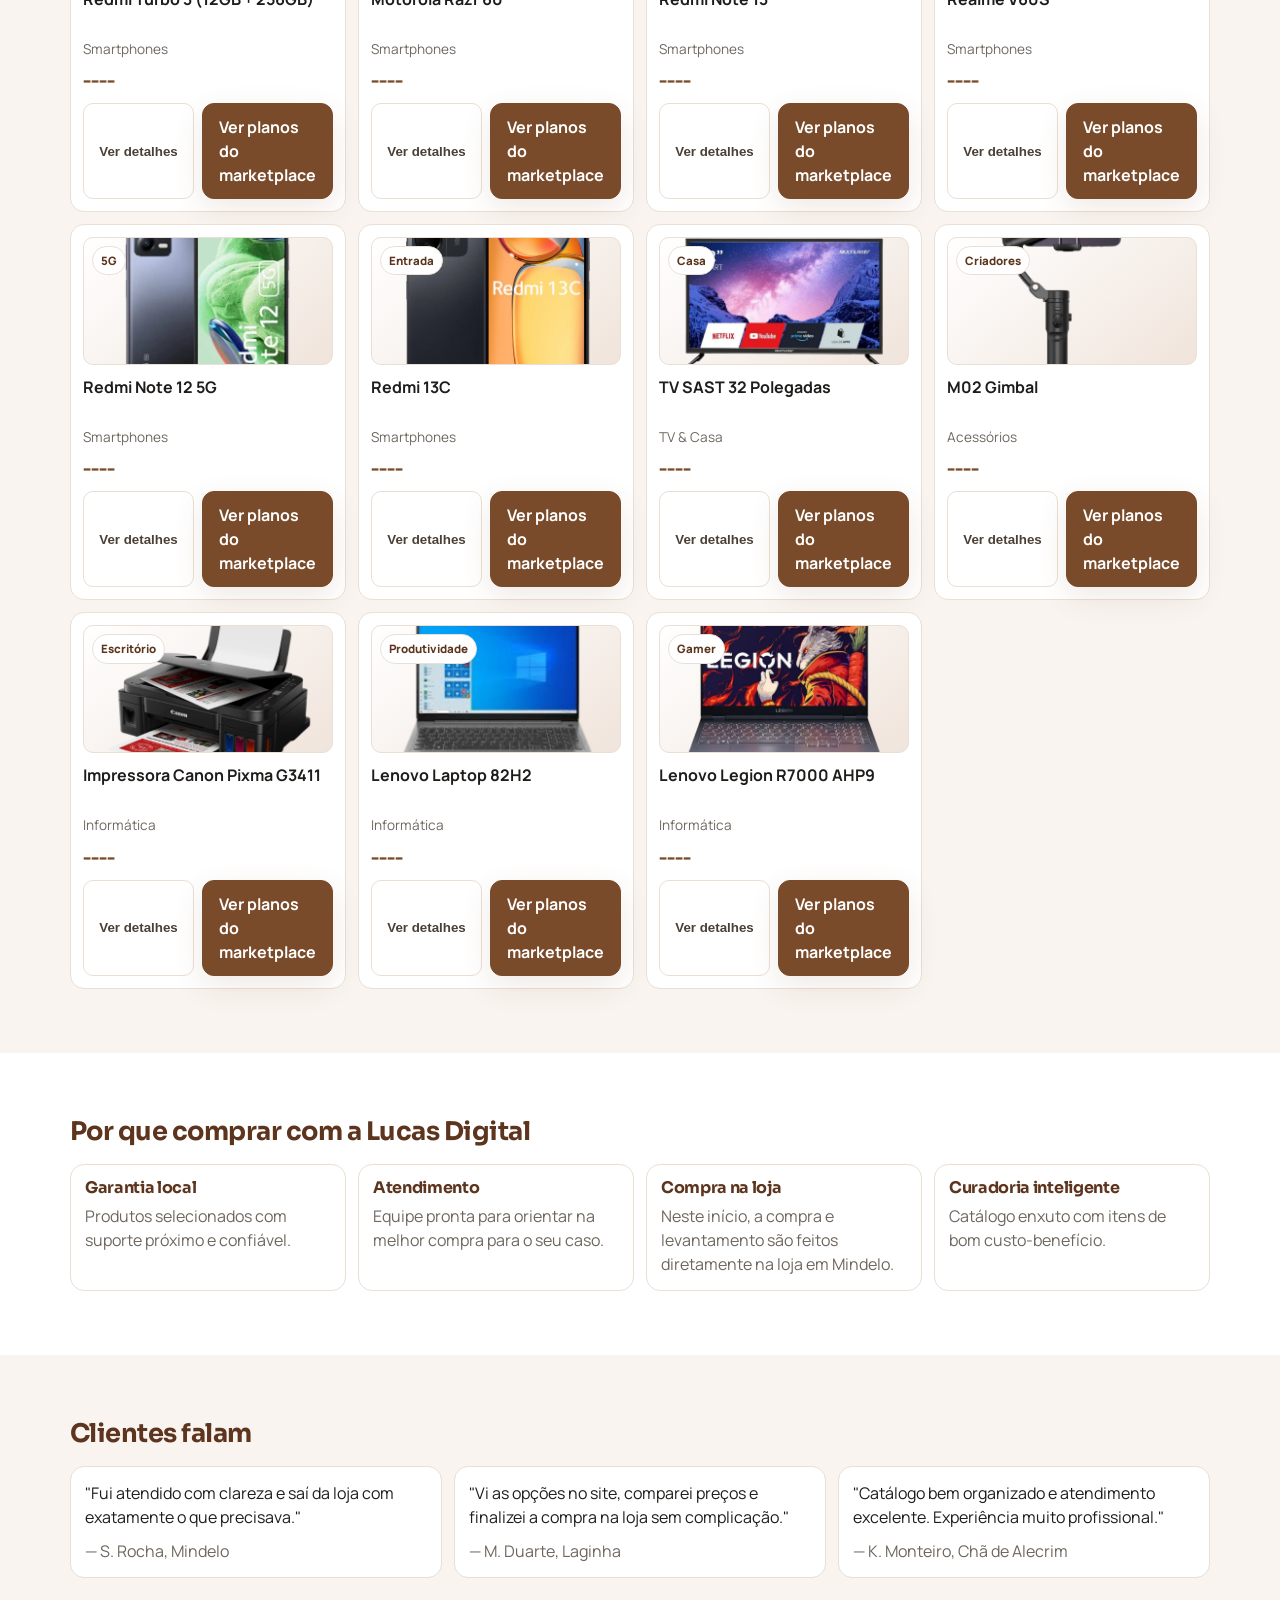
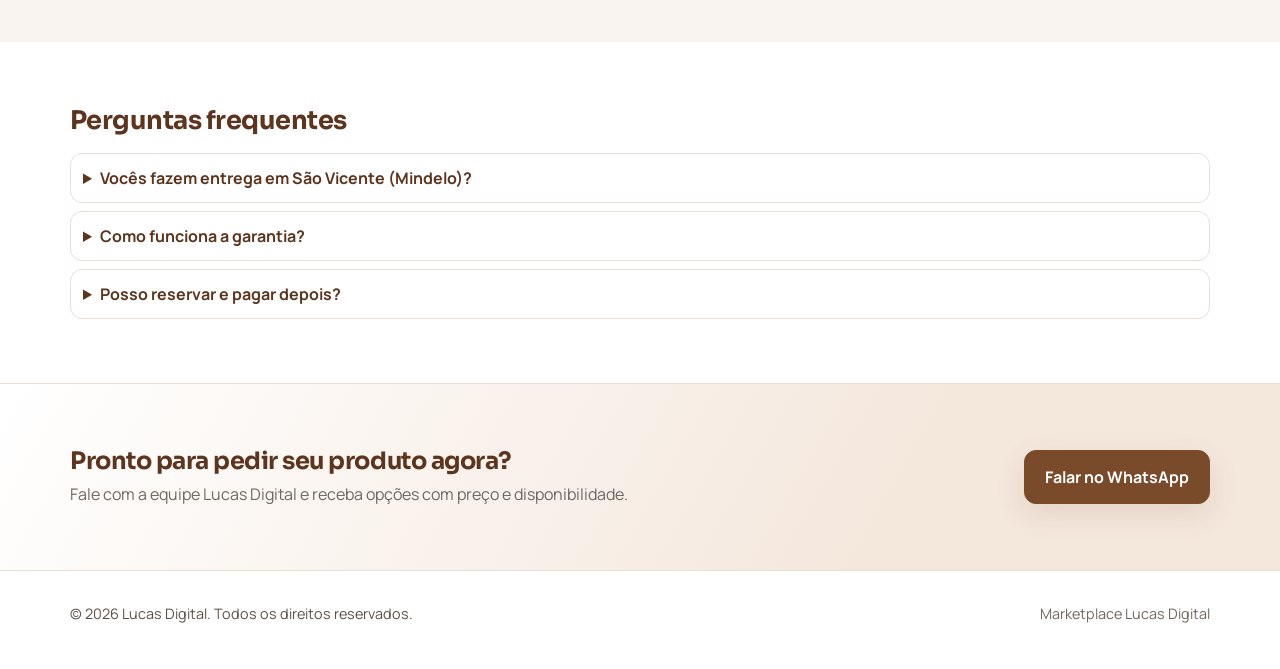
==== commit 9fc0920f: "feat: hide product prices and route whatsapp CTAs to sales page" ====
--- a/index.html
+++ b/index.html
@@ -51,7 +51,7 @@
           </div>
           <h3>Lenovo Legion R7000 AHP9</h3>
           <p>Notebook de alta performance para gaming, edição e tarefas pesadas com nível premium.</p>
-          <div class="hero-price">169.900 ECV</div>
+          <div class="hero-price">----</div>
           <a id="waHighlight" href="#" class="btn btn-solid" target="_blank" rel="noopener">Pedir este item</a>
         </aside>
       </div>
@@ -188,3 +188,4 @@
 
 
 
+
